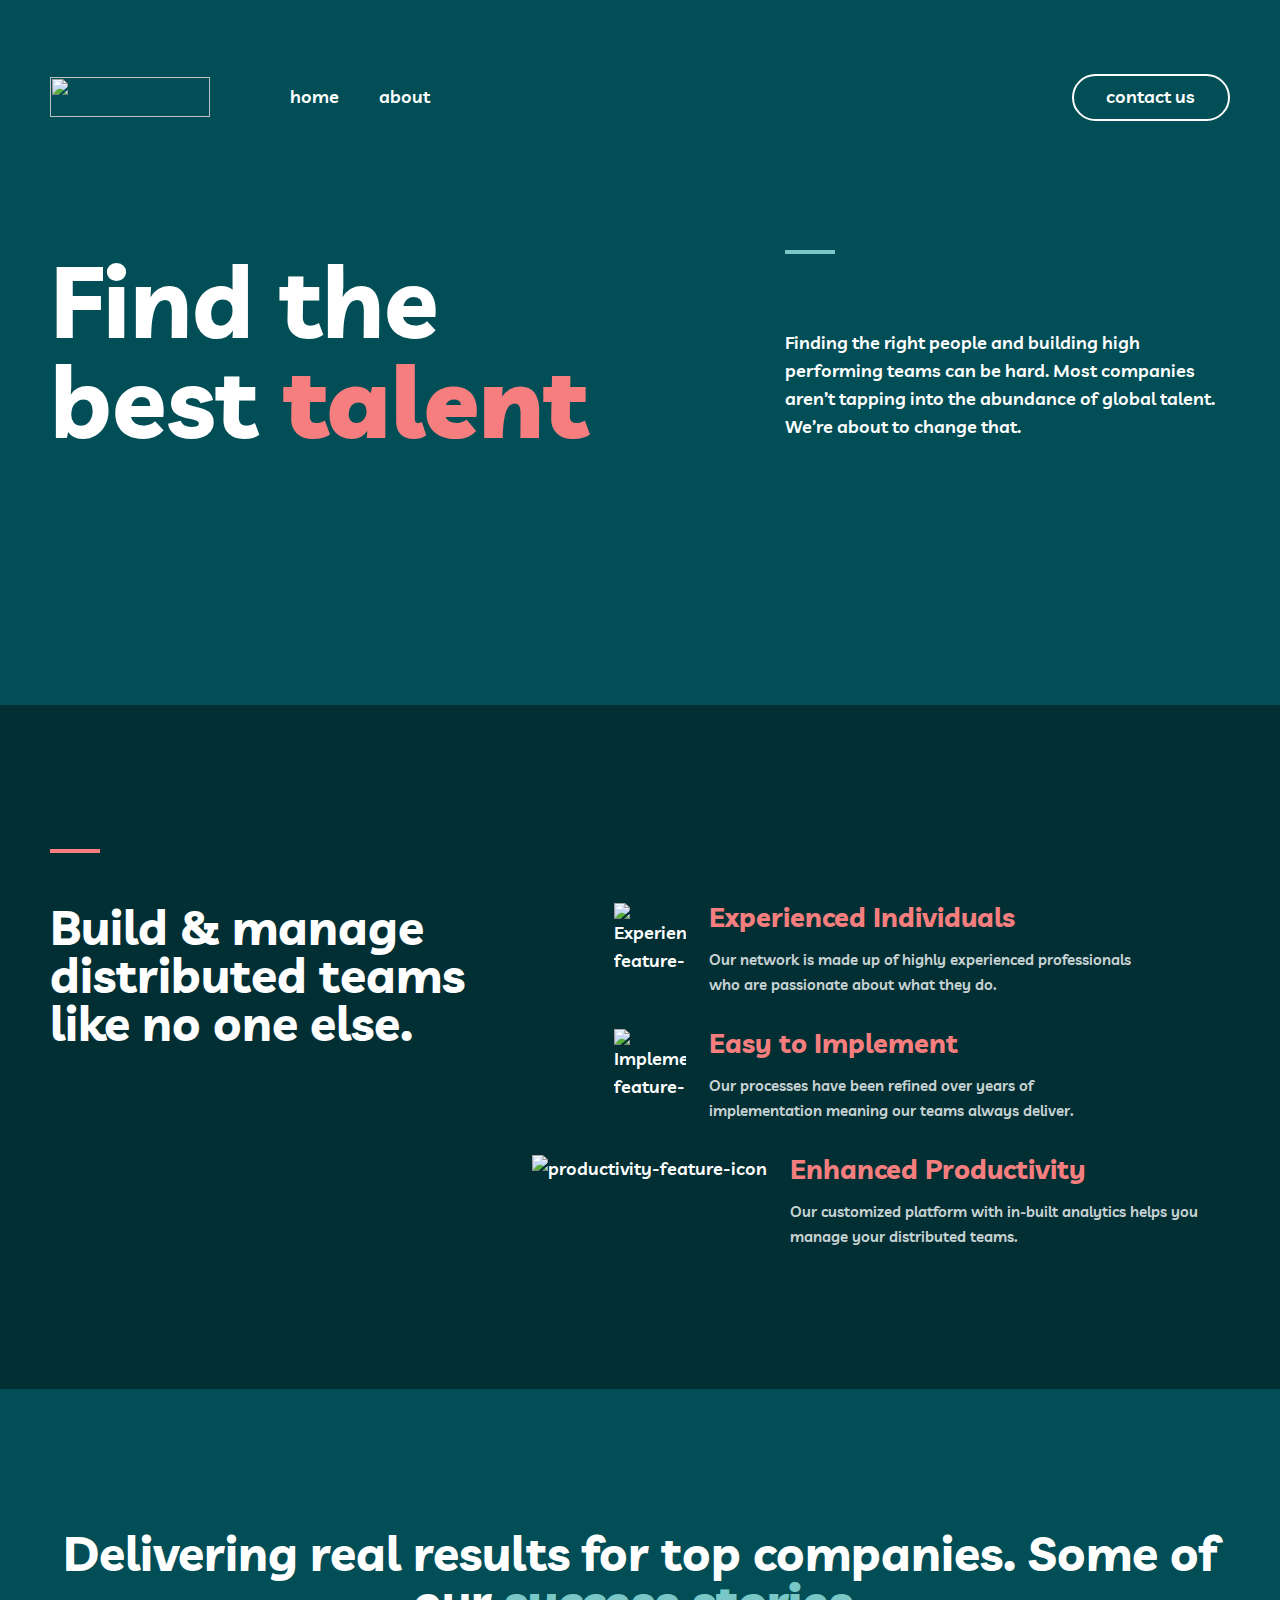
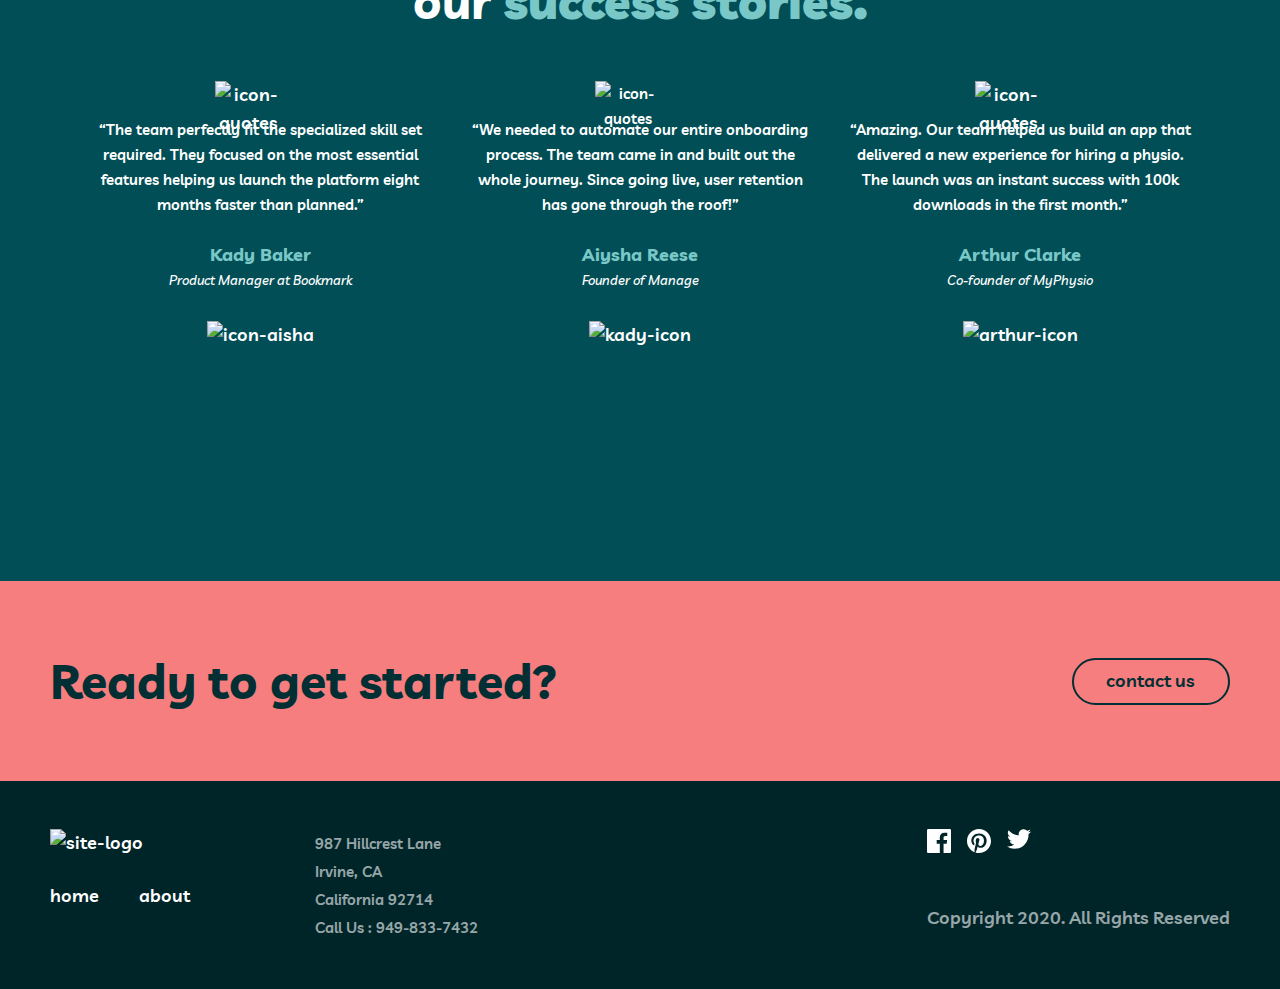
==== index.html @ bd36ce1b "add page index about and contact" ====
<!DOCTYPE html>
<html lang="en">
<head>
    <meta charset="UTF-8">
    <meta name="viewport" content="width=device-width, initial-scale=1.0">
    <title>My team</title>
    <!-- Fonts -->
    <link rel="preconnect" href="https://fonts.googleapis.com">
    <link rel="preconnect" href="https://fonts.gstatic.com" crossorigin>
    <link href="https://fonts.googleapis.com/css2?family=Livvic:wght@500;600;700&display=swap" rel="stylesheet">
    <!-- Stylesheets -->
    <link rel="stylesheet" href="css/normalize.css">
    <link rel="stylesheet" href="css/styles.css">
</head>
<body>
    <header class="site-header">
        <div class="site-header__container container">
            <a class="site-header__logo-wrapper" href="#">
                <img class="logo site-header__logo" src="img/logo-myteam.svg" alt="" width="160" height="40" draggable="false">
            </a>
            
            <!-- SITENAV -->
            <div class="site-header__inner">
                <nav class="sitenav site-header__sitenav">
                    <ul class="sitenav__list">
                        <li class="sitenav__item">
                            <a class="sitenav__link" href="index.html">home</a>
                        </li>
                        <li class="sitenav__item">
                            <a class="sitenav__link" href="about.html">about</a>
                        </li>
                    </ul>
                </nav>
                
                <div class="site-header__button-link-wrapper">
                    <a class="button site-header__button-link" href="contact.html">contact us</a>
                </div>
            </div>
            
            
            <button class="site-header__button" type="button">
                <img class="site-header__menu" src="img/menu.svg" alt="" width="20" height="17" draggable="false">
            </button>
            
            <button class="site-header__close-button" type="button">
                <img class="site-header__close" src="img/close.svg" alt="" width="18" height="17" draggable="false">
            </button>
        </div>
    </header>
    
    <main class="main-content">
        
        <!-- HERO -->
        <section class="hero">
            <div class="container hero__container">
                <h1 class="hero__heading">Find the best <b class="hero__b">talent</b></h1>
                <div class="hero__inner">
                    <p class="hero__info">
                        Finding the right people and building high performing teams can be hard. Most companies aren’t tapping into the abundance of global talent. We’re about to change that.
                    </p>
                </div>
            </div>
        </section>
        
        <section class="feature">
            <div class="feature__container container">
                
                <div class="feature__title-wrapper">
                    <h2 class="feature__heading">Build & manage distributed teams like no one else.</h2>
                </div>
                
                <ul class="feature__list">
                    <li class="feature__item">
                        <div class="feature__icon-wrapper">
                            <img class="feature__icon" src="img/icon-feature-experience.svg" alt="Experienced-feature-icon" width="72" height="72" draggable="false">
                        </div>
                        <div class="feature__item-inner">
                            <h2 class="feature__title">Experienced Individuals</h2>
                            <p class="feature__item-info">
                                Our network is made up of highly experienced professionals
                                who are passionate about what they do.
                            </p>
                        </div>
                    </li>
                    
                    <li class="feature__item">
                        <div class="feature__icon-wrapper">
                            <img class="feature__icon" src="img/icon-feature-implementation.svg" alt="Implement-feature-icon" width="72" height="72" draggable="false">
                        </div>
                        <div class="feature__item-inner">
                            <h2 class="feature__title">Easy to Implement</h2>
                            <p class="feature__item-info">
                                Our processes have been refined over years of implementation
                                meaning our teams always deliver.
                            </p>
                        </div>
                    </li>
                    
                    <li class="feature__item">
                        <div class="feature__icon-wrapper">
                            <img src="img/icon-feature-productivity.svg" alt="productivity-feature-icon" width="72" height="72" draggable="false">
                        </div>
                        <div class="feature__item-inner">
                            <h2 class="feature__title">Enhanced Productivity</h2>
                            <p class="feature__item-info">
                                Our customized platform with in-built analytics helps you
                                manage your distributed teams.
                            </p>
                        </div>
                    </li>
                </ul>
            </div>
        </section>
        
        <!-- RESULTS -->
        <section class="results">
            <div class="results__container container">
                <div class="results__inner">
                    <h2 class="results__heading">
                        Delivering real results for top companies. Some of our <b class="results__b"> success stories.</b>
                    </h2>
                </div>
                
                <ul class="results__list">
                    <li class="results__item">
                        <img class="results__item-icon" src="img/icon-quotes.svg" alt="icon-quotes" width="67" height="56" draggable="false">
                        <div class="aa">
                            <p class="results__text">
                                “The team perfectly fit the specialized skill set required. They focused on the most essential features helping us launch the platform eight months faster than planned.”
                            </p>
                        </div>
                        <span class="results__name">Kady Baker</span>
                        <p class="results__name-info">Product Manager at Bookmark</p>
                        <div class="results__icon-wrapper">
                            <img class="results__icon" src="img/kady.svg" alt="icon-aisha" width="62" height="62" draggable="false">
                        </div>
                    </li>
                    
                    <li class="results__item">
                        <p class="results__text">
                            <img class="results__item-icon" src="img/icon-quotes.svg" alt="icon-quotes" width="67" height="56" draggable="false">
                            “We needed to automate our entire onboarding process. The team came in and built out the whole journey. Since going live, user retention has gone through the roof!”
                        </p>
                        <span class="results__name">Aiysha Reese</span>
                        <p class="results__name-info">Founder of Manage</p>
                        <div class="results__icon-wrapper">
                            <img class="results__icon" src="img/aisha.svg" alt="kady-icon" width="62" height="62" draggable="false">
                        </div>
                    </li>
                    
                    <li class="results__item">
                        <img class="results__item-icon" src="img/icon-quotes.svg" alt="icon-quotes" width="67" height="56" draggable="false">
                        <p class="results__text">
                            “Amazing. Our team helped us build an app that delivered a new experience for hiring a physio. The launch was an instant success with 100k downloads in the first month.”
                        </p>
                        <span class="results__name">Arthur Clarke</span>
                        <p class="results__name-info">Co-founder of MyPhysio</p>
                        <div class="results__icon-wrapper">
                            <img class="results__icon" src="img/arthur.svg" alt="arthur-icon" width="62" height="62" draggable="false">
                        </div>
                    </li>
                </ul>
            </div>
        </section>
        
        <!-- CTA -->
        <section class="cta">
            <div class="cta__container container">
                <h3 class="cta__title">Ready to get started?</h3>
                <div class="cta__button-wrapper">
                    <a class="cta__button button" href="contact.html">contact us</a>
                </div>
            </div>
        </section>
    </main>
    
    <!-- SITE-FOOTER -->
    <footer class="site-footer">
        <div class="container site-footer__container">
            <div class="site-footer__inner">
                <img class="site-footer__logo" src="img/logo-myteam.svg" alt="site-logo" width="160" height="40" draggable="false">
                
                <ul class="site-footer__grid-list">
                    <li class="site-footer___grid-item">
                        <a class="site-footer__grid-link" href="#">home</a>
                    </li>
                    
                    <li class="site-footer___grid-item">
                        <a class="site-footer__grid-link" href="#">about</a>
                    </li>
                </ul>
            </div>
            
            
            <ul class="site-footer__list">
                <li class="site-footer__item">
                    <a class="site-footer__link" href="#">987 Hillcrest Lane</a>
                </li>
                <li class="site-footer__item">
                    <a class="site-footer__link" href="#">Irvine, CA</a>
                </li>
                <li class="site-footer__item">
                    <a class="site-footer__link" href="#">California 92714</a>
                </li>
                <li class="site-footer__item">
                    <a class="site-footer__link" href="#">Call Us : 949-833-7432</a>
                </li>
            </ul>
            
            <div class="site-footer__list-author-wrapper">
                <ul class="site-footer__grid-list footer-list">
                    <li class="site-footer___grid-icon-item">
                        <a class="site-footer__icon-wrapper" href="#">
                            <svg class="site-footer__icon" xmlns="http://www.w3.org/2000/svg" width="24" height="24" fill="none"><path fill="currentColor" d="M22.675 0H1.325C.593 0 0 .593 0 1.325v21.351C0 23.407.593 24 1.325 24H12.82v-9.294H9.692v-3.622h3.128V8.413c0-3.1 1.893-4.788 4.659-4.788 1.325 0 2.463.099 2.795.143v3.24l-1.918.001c-1.504 0-1.795.715-1.795 1.763v2.313h3.587l-.467 3.622h-3.12V24h6.116c.73 0 1.323-.593 1.323-1.325V1.325C24 .593 23.407 0 22.675 0Z"/></svg>
                        </a>
                    </li>
                    
                    <li class="site-footer___grid-icon-item">
                        <a class="site-footer__icon-wrapper" href="#">
                            <svg class="site-footer__icon" xmlns="http://www.w3.org/2000/svg" width="24" height="24" fill="none"><path fill="currentColor" d="M12 0C5.373 0 0 5.372 0 12c0 5.084 3.163 9.426 7.627 11.174-.105-.949-.2-2.405.042-3.441.218-.937 1.407-5.965 1.407-5.965s-.359-.719-.359-1.782c0-1.668.967-2.914 2.171-2.914 1.023 0 1.518.769 1.518 1.69 0 1.029-.655 2.568-.994 3.995-.283 1.194.599 2.169 1.777 2.169 2.133 0 3.772-2.249 3.772-5.495 0-2.873-2.064-4.882-5.012-4.882-3.414 0-5.418 2.561-5.418 5.207 0 1.031.397 2.138.893 2.738a.36.36 0 0 1 .083.345l-.333 1.36c-.053.22-.174.267-.402.161-1.499-.698-2.436-2.889-2.436-4.649 0-3.785 2.75-7.262 7.929-7.262 4.163 0 7.398 2.967 7.398 6.931 0 4.136-2.607 7.464-6.227 7.464-1.216 0-2.359-.631-2.75-1.378l-.748 2.853c-.271 1.043-1.002 2.35-1.492 3.146C9.57 23.812 10.763 24 12 24c6.627 0 12-5.373 12-12 0-6.628-5.373-12-12-12Z"/></svg>
                        </a>
                    </li>
                    
                    <li class="site-footer___grid-icon-item">
                        <a class="site-footer__icon-wrapper" href="#">
                            <svg class="site-footer__icon" xmlns="http://www.w3.org/2000/svg" width="24" height="20" fill="none"><path fill="currentColor" d="M24 2.557a9.83 9.83 0 0 1-2.828.775A4.932 4.932 0 0 0 23.337.608a9.864 9.864 0 0 1-3.127 1.195A4.916 4.916 0 0 0 16.616.248c-3.179 0-5.515 2.966-4.797 6.045A13.978 13.978 0 0 1 1.671 1.149a4.93 4.93 0 0 0 1.523 6.574 4.903 4.903 0 0 1-2.229-.616c-.054 2.281 1.581 4.415 3.949 4.89a4.935 4.935 0 0 1-2.224.084 4.928 4.928 0 0 0 4.6 3.419A9.9 9.9 0 0 1 0 17.54a13.94 13.94 0 0 0 7.548 2.212c9.142 0 14.307-7.721 13.995-14.646A10.025 10.025 0 0 0 24 2.557Z"/></svg>
                        </a>
                    </li>
                </ul>
                
                <div class="site-footer__author-wrapper">
                    <span class="site-footer__author">Copyright 2020. All Rights Reserved</span>
                </div>
                
            </div>
        </div>
    </footer>
    
    <script src="js/main.js"></script>
</body>
</html>
---- css/styles.css ----
/* ROOT */
:root {
    --bg-color: #014e56;
    --bg-color-dark: #012f34;
    --accent-color: #f67e7e;
    --white-color: #fff;
    --blue-color: #79c8c7;
}

/* GLOBAL */
html {
    box-sizing: border-box;
    height: 100%;
    scroll-behavior: smooth;
}

*,
*::before,
*::after {
    box-sizing: inherit;
}

body {
    display: flex;
    flex-direction: column;
    height: 100%;
    padding: 0;
    margin: 0;
    overflow-x: hidden;
    font-family: "Livvic", "Arial", sans-serif;
    font-size: 18px;
    line-height: 28px;
    font-style: normal;
    font-weight: 600;
    background-color: var(--bg-color);
    color: var(--white-color);
}

img {
    max-width: 100%;
    height: auto;
}

/* BUTTON */
.button {
    color: var(--white-color);
    text-decoration: none;
    padding: 9px 33px 11px 32px;
    border-radius: 24px;
    border: 2px solid var(--white-color);
    transition: 0.2s ease;
    text-wrap: nowrap;
}

.button:hover {
    color: #002529;
    background-color: var(--white-color);
}

.button:active {
    opacity: 0.8;
}

/* CONTAINER */
.container {
    width: 100%;
    max-width: 1200px;
    padding-left: 10px;
    padding-right: 10px;
    margin-left: auto;
    margin-right: auto;
}

/* SITE-HEADER */
.site-header__container {
    display: flex;
    align-items: center;
    padding-top: 77px;
    padding-bottom: 33px;
}

.site-header__inner {
    position: relative;
}

.site-header__logo-wrapper {
    display: block;
    margin-right: 80px;
}

.logo {
    display: block;
    width: 160px;
    height: 40px;
}

.site-header__inner {
    position: relative;
    display: flex;
    justify-content: space-between;
    align-items: center;
    flex-grow: 1;
}

/* SITENAV */
.sitenav__list {
    display: flex;
    align-items: center;
    padding: 0;
    margin: 0;
    list-style: none;
}

.site-header__sitenav {
    display: flex;
    align-items: center;
}

.sitenav__item:not(:last-child) {
    margin-right: 40px;
}

.sitenav__link {
    color: var(--white-color);
    text-decoration: none;
    transition: 0.2s ease;
}

.sitenav__link:hover {
    color: var(--accent-color);
}

.sitenav__link:active {
    opacity: 0.6;
}

.site-header__button {
    display: none;
    background-color: transparent;
    border: 0;
    cursor: pointer;
}

.site-header__button:active {
    opacity: 0.6;
}

.site-header__menu {
    width: 20px;
    height: 17px;
}

.site-header__close-button {
    display: none;
    background-color: transparent;
    border: 0;
    padding: 0;
    margin: 0;
}

/* HERO */
.hero__container {
    display: flex;
    padding-top: 100px;
    padding-bottom: 255px;
}

.hero__heading {
    width: 610px;
    margin: 0;
    font-size: 100px;
    font-weight: 700;
    line-height: 100px; 
    margin-right: auto;
}

.hero__b {
    color: var(--accent-color);
}

.hero__inner {
    position: relative;
    width: 445px;
    margin-top: 79px;
}

.hero__inner::before {
    content: "";
    position: absolute;
    top: -79px;
    left: 0;
    width: 50px;
    height: 4px;
    background-color: var(--blue-color);
}

.hero__info {
    margin: 0;
}

/* FEATURE */
.feature {
    background-color: var(--bg-color-dark);
}

.feature__container {
    display: flex;
    padding-top: 198px;
    padding-bottom: 140px;
}

.feature__title-wrapper {
    position: relative;
    width: 445px;
    margin-right: auto;
}

.feature__title-wrapper::before {
    content: "";
    position: absolute;
    left: 0;
    top: -54px;
    width: 50px;
    height: 4px;
    background-color: var(--accent-color);
}

.feature__heading {
    font-size: 48px;
    font-weight: 700;
    line-height: 48px; 
    margin: 0;
}

.feature__list {
    display: flex;
    align-items: center;
    flex-direction: column;
    list-style: none;
    padding: 0;
    margin: 0;
}

.feature__item {
    display: flex;
    align-items: start;
}

.feature__item:not(:last-child) {
    margin-bottom: 32px;
}

.feature__icon-wrapper {
    margin-right: 23px;
    flex-shrink: 0;
}

.feature__icon {
    display: block;
    width: 72px;
    height: 72px;
}

.feature__title {
    color: var(--accent-color);
    font-weight: 700;
    margin-top: 0;
    margin-bottom: 16px;
}

.feature__item-info {
    width: 440px;
    margin: 0;
    color: rgba(255, 255, 255, 0.8);
    font-size: 15px;
    line-height: 25px; 
}

/* RESULTS */
.results__container {
    display: flex;
    flex-direction: column;
    justify-content: center;
    align-items: center;
    padding-top: 140px;
    padding-bottom: 151px;
}

.results__inner {
    margin-bottom: 92px;
}

.results__heading {
    text-align: center;
    font-size: 48px;
    font-weight: 700;
    line-height: 48px; 
    margin: 0;
}

.results__b {
    color: var(--blue-color);
}

.results__list {
    position: relative;
    display: flex;
    align-items: center;
    padding: 0;
    margin: 0;
    list-style: none;
}

.results__item {
    position: relative;
    width: 350px;
    height: 313px;
    display: flex;
    flex-direction: column;
    text-align: center;
}

.results__item:not(:last-child) {
    margin-right: 30px;
}

.results__item-icon {
    position: absolute;
    top: -36px;
    left: 37%;
    z-index: -10;
}

.results__text {
    font-size: 15px;
    line-height: 25px; 
    margin-top: 0;
    margin-bottom: 24px;
}

.results__name {
    color: var(--blue-color);
    font-weight: 700;
    margin-top: 0;
    margin-bottom: 2px;
}

.results__name-info {
    font-size: 13px;
    font-style: italic;
    font-weight: 500;
    line-height: 18px; 
    margin-top: 0;
    margin-bottom: 32px;
}

.results__icon {
    width: 62px;
    height: 62px;
}

/* CTA */
.cta {
    background-color: var(--accent-color);
}

.cta__container {
    display: flex;
    align-items: center;
    padding-top: 76px;
    padding-bottom: 76px;
}

.cta__title {
    color: var(--bg-color-dark);
    font-size: 48px;
    font-weight: 700;
    line-height: 48px; 
    margin: 0;
}

.cta__button-wrapper {
    margin-left: auto;
}

.cta__button {
    color: var(--bg-color-dark);
    border-color: var(--bg-color-dark);
}

/* SITE-FOOTER */
.site-footer {
    position: relative;
    background-color: #002529;
    z-index: 1;
}

.site-footer__container {
    display: flex;
    padding-top: 48px;
    padding-bottom: 48px;
}

.site-footer__inner {
    margin-right: 125px;
}

.site-footer__logo {
    margin-bottom: 25px;
}

.site-footer__grid-list {
    display: flex;
    align-items: center;
    padding: 0;
    margin: 0;
    list-style: none;
}

.site-footer___grid-item:not(:last-child) {
    margin-right: 40px;
}

.site-footer__grid-link {
    text-decoration: none;
    color: var(--white-color);
    transition: 0.2s ease;
}

.site-footer__grid-link:hover {
    color: var(--accent-color);
}

.site-footer__grid-link:active {
    opacity: 0.8;
}

.site-footer__list {
    display: flex;
    align-items: flex-start;
    flex-direction: column;
    padding: 0;
    margin: 0;
    list-style: none;
    margin-right: auto;
}

.site-footer__link {
    text-decoration: none;
    color: rgba(255, 255, 255, 0.6);
    font-size: 15px;
    line-height: 25px; 
}

.site-footer__list-author-wrapper {
    display: flex;
    flex-direction: column;
}

.site-footer___grid-icon-item:not(:last-child) {
    margin-right: 16px;
}

.footer-list {
    margin-bottom: 51px;
}

.site-footer__icon-wrapper {
    margin-top: 51px;
}

.site-footer__icon {
    display: block;
    width: 24px;
    height: 24px;
    color: var(--white-color);
    transition: 0.2s ease;
}

.site-footer__icon:hover {
    color: var(--blue-color);
}

.site-footer__author {
    color: rgba(255, 255, 255, 0.6);
}

/* ABOUT */
.about__container {
    display: flex;
    padding-top: 87px;
    padding-bottom: 120px;
}

.about__heading {
    width: 350px;
    margin: 0;
    margin-right: auto;
    font-size: 64px;
    font-weight: 700;
    line-height: 100px; 
}

.about__inner {
    width: 730px;
    margin-top: 40px;
    position: relative;
}

.about__inner::before {
    content: "";
    position: absolute;
    left: 0;
    top: -40px;
    width: 50px;
    height: 4px;
    background-color: var(--accent-color);
}

.about__text {
    margin: 0;
}

/* DIRECTORS */
.directors {
    background-color: #004047;
}

.directors_container {
    display: flex;
    justify-content: center;
    align-items: center;
    flex-direction: column;
    padding-top: 140px;
    padding-bottom: 140px;
}

.directors__heading {
    margin: 0 0 64px 0;
    font-size: 48px;
    font-weight: 700;
    line-height: 48px; 
}

.directors__list {
    display: flex;
    justify-content: center;
    align-items: center;
    flex-wrap: wrap;
    list-style: none;
    padding: 0;
    margin: 0;
}

.directors__item {
    position: relative;
    display: flex;
    justify-content: center;
    flex-direction: column;
    width: 350px;
    height: 253px;
    background-color: var(--bg-color-dark);
    align-items: center;
    text-align: center;
    padding: 35px 24px 63px 24px;
    margin-bottom: 76px;
    margin-right: 50px;
}

.directors__item:nth-child(3n) {
    margin-right: 0;
}

.directors__item-wrapper {
    display: flex;
    flex-direction: column;
}

.directors__item-wrapper-open {
    display: none;
}

.directors__icon {
    display: block;
    width: 96px;
    height: 96px;
    margin-bottom: 16px;
}

.directors__icon-name {
    color: var(--blue-color);
    font-weight: 700;
}

.directors__name-status {
    font-size: 15px;
    font-style: italic;
    font-weight: 500;
    line-height: 25px; 
}

.directors__item-plus {
    position: absolute;
    top: 89%;
    display: flex;
    justify-content: center;
    align-items: center;
    width: 56px;
    height: 56px;
    background-color: var(--accent-color);
    border-radius: 50%;
    cursor: pointer;
}

.directors__item-plus--not {
    display: none;
}

.directors-info {
    display: none;
}

.directors__item-info {
    display: block;
}

.directors-info__name {
    margin: 0 0 8px 0;
    color: var(--blue-color);
    font-weight: 700;
}

.directors-info__text {
    width: 254px;
    margin: 0 0 24px 0;
    font-size: 15px;
    line-height: 25px;
}

.directors-info__list {
    display: flex;
    justify-content: center;
    align-items: center;
    padding: 0;
    margin: 0;
    list-style: none;
}

.directors-info__item:not(:last-child ) {
    margin-right: 17px;
}

.directors__info-close {
    position: absolute;
    top: 89%;
    left: 42%;
    display: flex;
    justify-content: center;
    align-items: center;
    width: 56px;
    height: 56px;
    background-color: var(--blue-color);
    border-radius: 50%;
    cursor: pointer;
}

.directors-info__icon {
    color: var(--white-color);
    transition: 0.2s ease;
}

.directors-info__icon:hover {
    color: var(--blue-color);
}

/* CONTACT */
.contact__container {
    display: flex;
    padding-top: 120px;
    padding-bottom: 120px;
}

.contact__content {
    display: flex;
    flex-direction: column;
    margin-right: auto;
}

.contact__title-wrapper {
    margin-bottom: 16px;
}

.contact__title {
    font-size: 64px;
    font-weight: 700;
    line-height: 100px;
    margin: 0;
}

.contact__question-wrapper {
    margin-bottom: 32px;
}

.contact__question {
    color: var(--accent-color);
    font-size: 32px;
    font-weight: 700;
    line-height: 48px; 
    margin: 0;
}

.contact-content__list {
    display: flex;
    flex-direction: column;
    padding: 0;
    list-style: none;
}

.contact-content__item {
    display: flex;
    align-items: center;
}

.contact-content__item:not(:last-child) {
    margin-bottom: 8px;
}

.contact-content__img-wrapper {
    display: block;
    margin-right: 23px;
    flex-shrink: 0;
}

.contact-content__img {
    display: block;
    width: 72px;
    height: 72px;
}

.contact-content__item-text {
    font-weight: 700;
    margin: 0;
}

.contact__form {
    display: flex;
    flex-direction: column;
    width: 540px;
}

.contact__input {
    background-color: transparent;
    color: var(--white-color);
    border: 0;
    border-bottom: 1px solid var(--white-color);
    padding-top: 34px;
    padding-bottom: 16px;
    padding-left: 14px;
    font-size: 15px;
    letter-spacing: -0.115px;
    line-height: 25px;
}

.contact__input::placeholder { 
    color: rgba(255, 255, 255, 0.6);
}

.contact__input:-ms-input-placeholder {
    color: rgba(255, 255, 255, 0.6);
}

.contact__input::-ms-input-placeholder { 
    color: rgba(255, 255, 255, 0.6);
}

.contact__input:-webkit-autofill,
input:-webkit-autofill:hover, 
input:-webkit-autofill:focus,
textarea:-webkit-autofill,
textarea:-webkit-autofill:hover,
textarea:-webkit-autofill:focus,
select:-webkit-autofill,
select:-webkit-autofill:hover,
select:-webkit-autofill:focus {
    -webkit-text-fill-color: var(--white-color);
    -webkit-box-shadow: 0 0 0px 1000px #014e56 inset;
    transition: background-color 5000s ease-in-out 0s;
}

.contact__error {
    display: none;
    font-style: italic;
    color: rgba(246, 126, 126, 0.6);
    font-size: 15px;
    line-height: 25px; 
    letter-spacing: -0.115px;
    margin-top: 8px;
}

.contact__error--open {
    display: block;
}

.contact__input-email:focus::placeholder {
    color: rgba(245, 125, 125, 0.6);
}

.contact__button {
    margin-top: 24px;
    padding: 9px 32px 11px;
    color: #004047;
    background-color: var(--white-color);
    font-size: 18px;
    font-weight: 600;
    line-height: 28px;
}

/* RESPONSIVE-STYLES */
@media only screen and (max-width: 1180px) {
    /* DIRECTORS */
    .directors__item {
        width: 400px;
        margin: 0 50px 76px 0;
    }
    
    .directors__item:nth-child(3n) {
        margin-right: 50px;
    }

    .directors__item:nth-child(even) {
        margin-right: 0;
    }
    
    .directors__heading {
        font-size: 32px;
        line-height: 32px;
        margin-bottom: 48px;
    }

    .directors__info-close {
        left: 43%;
    }

    /* RESULTS */
    .results__list {
        flex-direction: column;
        text-align: center;
    }
    
    .results__item {
        width: 100%;
        max-width: 573px;
        height: auto;
    }
    
    .results__item:not(:last-child) {
        margin-right: 0;
        margin-bottom: 84px;
    }
    
    .results__item-icon {
        left: 44%;
    }
    
    .results__inner {
        margin-bottom: 84px;
        width: 100%;
        max-width: 695px;
    }
    
    .results__text {
        width: 100%;
        margin-bottom: 16px;
    }
    
    .results__name-info {
        margin-bottom: 16px;
    }
}

@media only screen and (max-width: 1080px) {
    /* CONTACT */
    .contact__container {
        flex-direction: column;
        justify-content: center;
        align-items: center;
    }   
    
    .contact__content {
        align-items: center;
        justify-content: center;
        margin-right: 0;
    }
    
    .contact__form {
        width: 100%;
        max-width: 540px;
    }
}

@media only screen and (max-width: 1030px) {
    /* FEATURE */
    .feature__container {
        flex-direction: column;
        justify-content: center;
        align-items: start;
        padding-left: 65px;
    }
    
    .feature__title-wrapper {
        margin: 0 0 64px 0;
    }
    
    .feature__title-wrapper::before {
        top: -32px;
    }
    
    .feature__heading {
        max-width: 650px;
        font-size: 32px;
        font-weight: 700;
        line-height: 32px
    }
    
    .feature__item-info {
        width: 470px;
    }
}

@media only screen and (max-width: 1000px) {
    /* ABOUT */
    .about__container {
        justify-content: center;
        align-items: center;
        flex-direction: column;
        text-align: center;
    }
    
    .about__heading {
        margin: 0;
        line-height: 56px;
    }
    
    .about__inner {
        width: 100%;
        max-width: 457px;
        display: flex;
        justify-content: center;
        align-items: center;
        margin: 24px 0 0 0;
    }

    .about__inner::before {
        display: none;
    }
    
    .about__text {
        font-size: 15px;
    }
    
    /* HERO */
    .hero__container {
        justify-content: center;
        align-items: center;
        flex-direction: column;
        padding-top: 80px;
    }
    
    .hero__inner::before {
        display: none;
    }
    
    .hero__heading {
        margin: 0;
        width: 600px;
        text-align: center;
        margin-bottom: 24px;
        font-size: 64px;
        line-height: 56px;
    }
    
    .hero__inner {
        margin: 0;
    }
    
    .hero__info {
        width: 457px;
        text-align: center;
        font-size: 15px;
    }
}

@media only screen and (max-width: 920px) {
    /* SITE-FOOTER */
    .site-footer__container {
        display: grid;
        flex-direction: column;
    }
    
    .site-footer__logo {
        margin-bottom: 35px;
    }
    
    .site-footer__grid-list {
        margin-bottom: 33px;
    }
    
    .site-footer__list {
        position: absolute;
        right: 40px;
        align-items: end;
    }
    
    .site-footer__author-wrapper {
        text-align: end;
        margin-top: -60px;
    }
}

@media only screen and (max-width: 890px) {
    .directors__list {
        flex-direction: column;
    }
    
    .directors__item:nth-child(odd) {
        margin: 0 0 52px 0;
    }
    
    .directors__item:nth-child(even) {
        margin-right: 0;
    }
    
    .directors__item:last-child {
        margin-bottom: 0;
    }
}

@media only screen and (max-width: 800px) {
    .cta__container {
        flex-direction: column;
    }
    
    .cta__button-wrapper {
        margin-left: 0;   
    }
    
    .cta__title {
        width: 327px;
        text-align: center;
        font-size: 32px;
        line-height: 32px;
        margin-bottom: 24px;
    }
}

@media only screen and (max-width: 670px) {
    /* FEATURE */
    .feature__list {
        width: 100%;
        padding-left: auto;
        padding-right: auto;
    }
    
    /* HERO */
    .hero__heading {
        width: 340px;
        font-size: 40px;
        line-height: 40px; 
    }
    
    .hero__inner {
        margin: 0;
        width: 100%;
        max-width: 327px;
        display: flex;
    }
    
    /* SITE-HEADER */
    .site-header__logo-wrapper {
        margin-right: auto;
    }
    
    .site-header__button-link {
        display: none;
    }
    
    .site-header__sitenav {
        display: none;
    }
    
    .site-header__button {
        display: block;
    }
    
    .site-header--open .site-header__sitenav {
        display: block;
    }
    
    .site-header--open .site-header__button-link {
        display: block;
    }
    
    .site-header--open .sitenav__list {
        align-items: center;
        flex-direction: column;
    }
    
    .site-header--open .sitenav__item {
        margin: 0;
    }
    
    .site-header--open .sitenav__item:last-child {
        margin-bottom: 24px;
    }
    
    .site-header--open .site-header__close-button {
        display: block;
        position: absolute;
        top: 56px;
        right: 36px;
        z-index: 10;
    }
    
    .site-header--open .site-header__inner {
        position: absolute;
        display: flex;
        justify-content: center;
        align-items: start;
        width: 100%;
        max-width: 255px;
        height: 100%;
        right: 0;
        padding: 112px 25px 0 48px;
        background-color: #2c6269;
        flex-direction: column;
        z-index: 9;
    }
}


@media only screen and (max-width: 670px) {
    /* FEATURE */
    .feature__heading {
        width: 240px;
    }
    
    .feature__title-wrapper {
        margin: 0 0 56px 0;
    }
    
    .feature__item {
        flex-direction: column;
        align-items: center;
        justify-content: center;
        text-align: center;
    }
    
    .feature__item-info {
        width: 100%;
        max-width: 327px;
    }
}

@media only screen and (max-width: 600px) {
    /* SITE-FOOTER */
    .site-footer__container {
        align-items: center;
        justify-content: center;
        flex-direction: column;
    }
    
    .site-footer__link {
        align-items: center;
    }
    
    .site-footer__inner {
        display: flex;
        flex-direction: column;
        justify-content: center;
        align-items: center;
        margin-right: 0;
    }
    
    .site-logo {
        width: 96px;
        height: 24px;
    }
    
    .site-footer__list {
        position: relative;
        display: flex;
        align-items: center;
        margin-right: 0;
        margin-bottom: 20px;
        right: 0;
    }
    
    .footer-list {
        margin-top: 40px;
        margin-bottom: 16px;
    }
    
    .site-footer__list-author-wrapper {
        margin-top: -14px;
        align-items: center;
    }
    
    .site-footer__grid-list {
        justify-content: center;
    }
    
    .site-footer__author-wrapper {
        margin-top: 0;
    }
}

@media only screen and (max-width: 510px) {
    /* CONTACT */
    .contact__title {
        font-size: 40px;
        line-height: 40px;
    }
    
    .contact__question-wrapper {
        margin-bottom: 40px;
    }
    
    .contact-content__item:not(:last-child) {
        margin-bottom: 40px;
    }
}

@media only screen and (max-width: 420px) {
    .directors__item {
        width: 300px;
    }
    
    /* FEATURE */
    .feature__container {
        padding-left: 20px;
    }
}

@media only screen and (max-width: 400px) {
    /* SITE-FOOTER */
    .site-footer__item {
        text-align: center;
    }
    
    .site-footer__author-wrapper {
        text-align: center;
    }
}

@media only screen and (max-width: 340px) {
    .directors__item {
        width: 270px;
    }
}
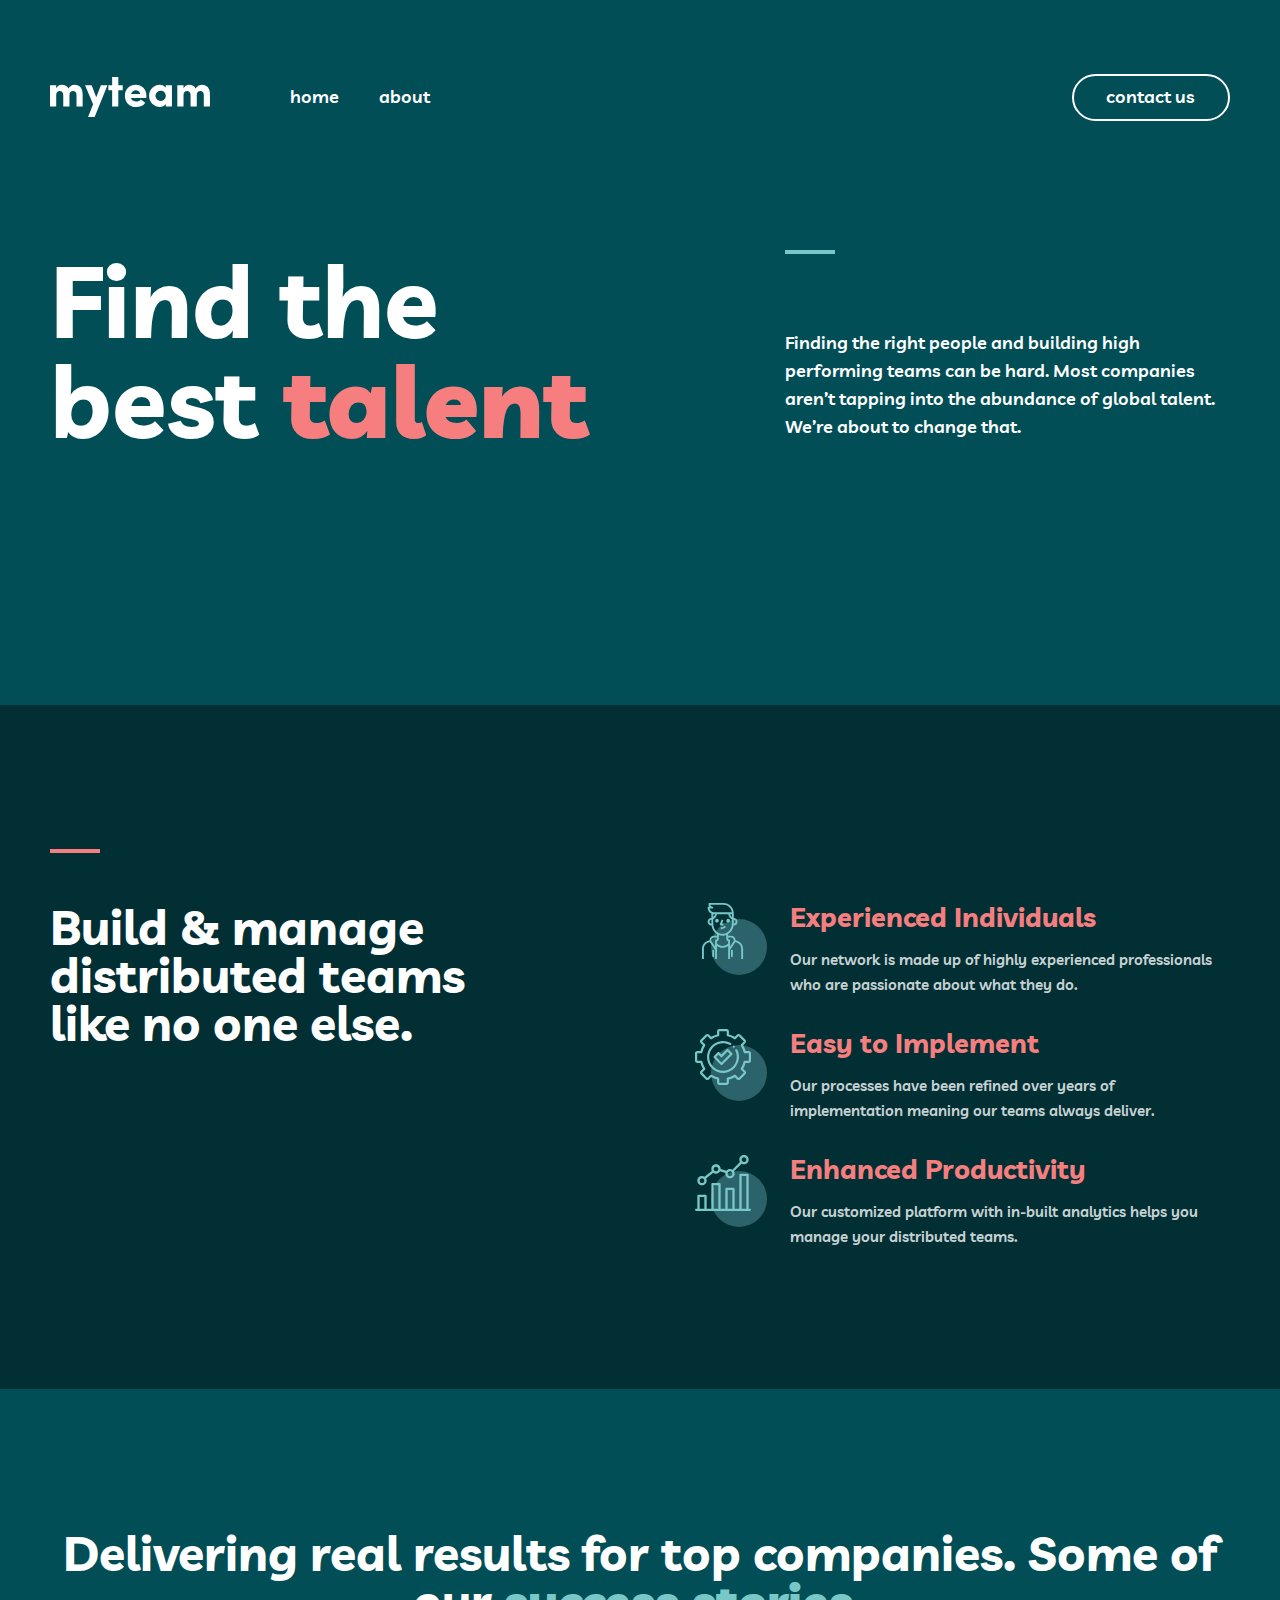
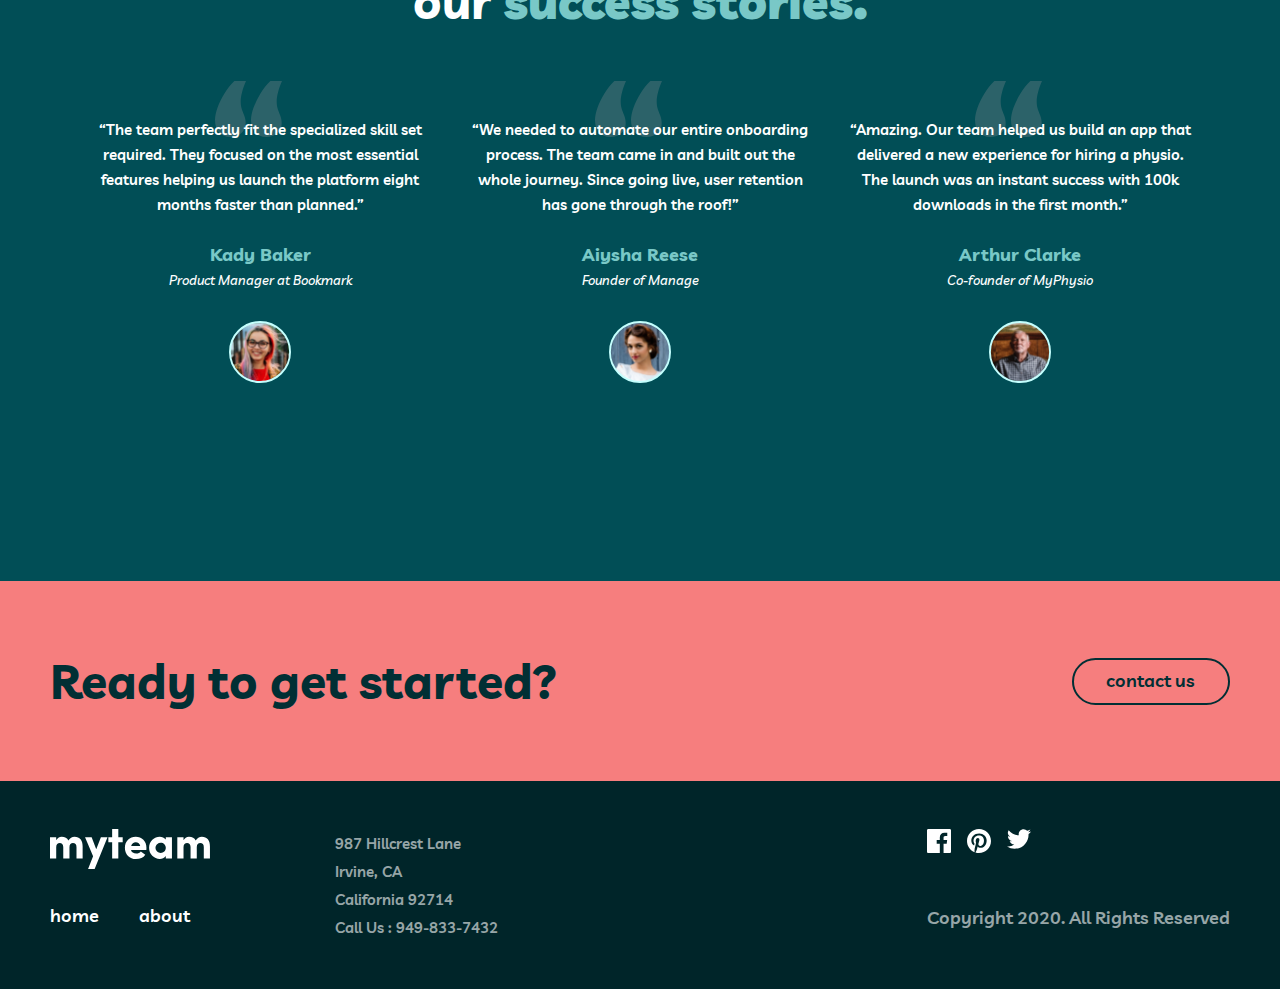
==== commit d73f17d2: "first commit" ====
--- a/css/styles.css
+++ b/css/styles.css
@@ -815,6 +815,8 @@
     line-height: 28px;
 }
 
+
+
 /* RESPONSIVE-STYLES */
 @media only screen and (max-width: 1180px) {
     /* DIRECTORS */
@@ -864,8 +866,6 @@
     
     .results__inner {
         margin-bottom: 84px;
-        width: 100%;
-        max-width: 695px;
     }
     
     .results__text {
@@ -949,7 +949,7 @@
         align-items: center;
         margin: 24px 0 0 0;
     }
-
+    
     .about__inner::before {
         display: none;
     }
@@ -1156,8 +1156,7 @@
     }
     
     .feature__item-info {
-        width: 100%;
-        max-width: 327px;
+        width: 327px;
     }
 }
 
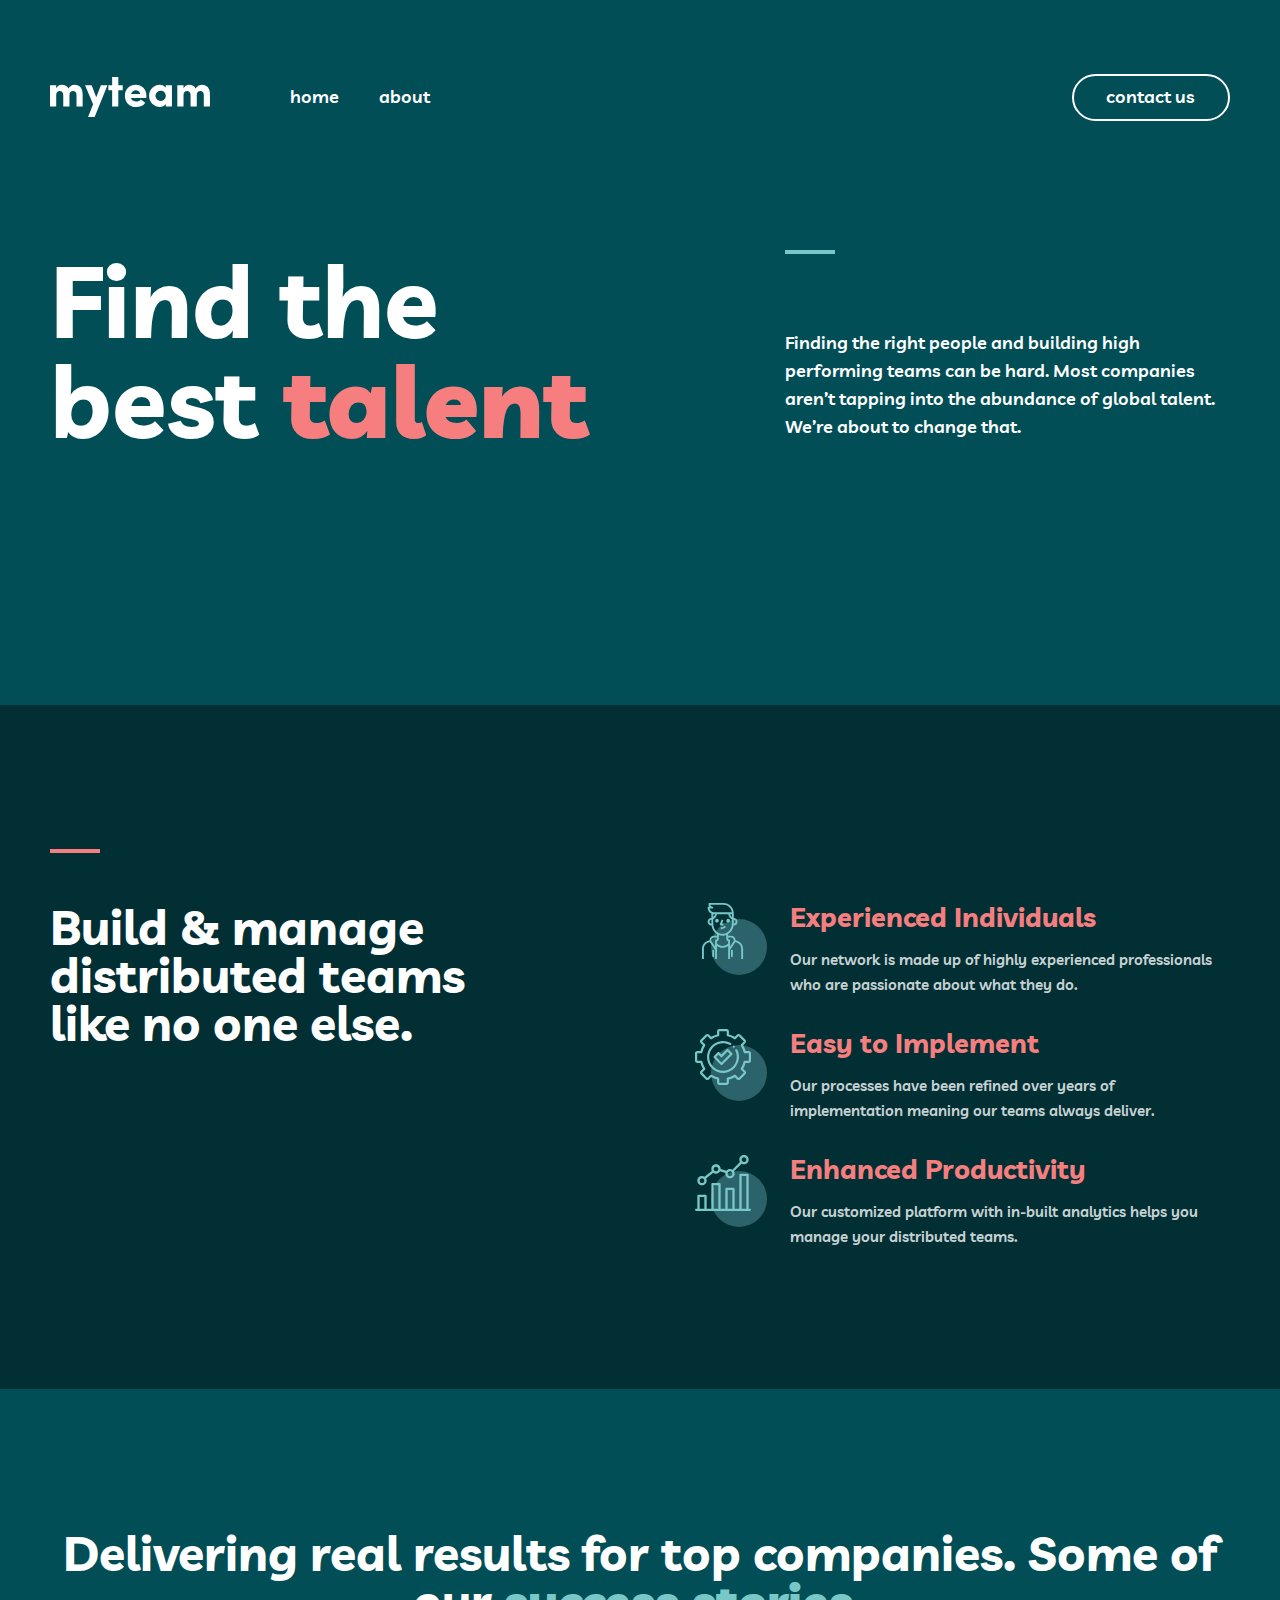
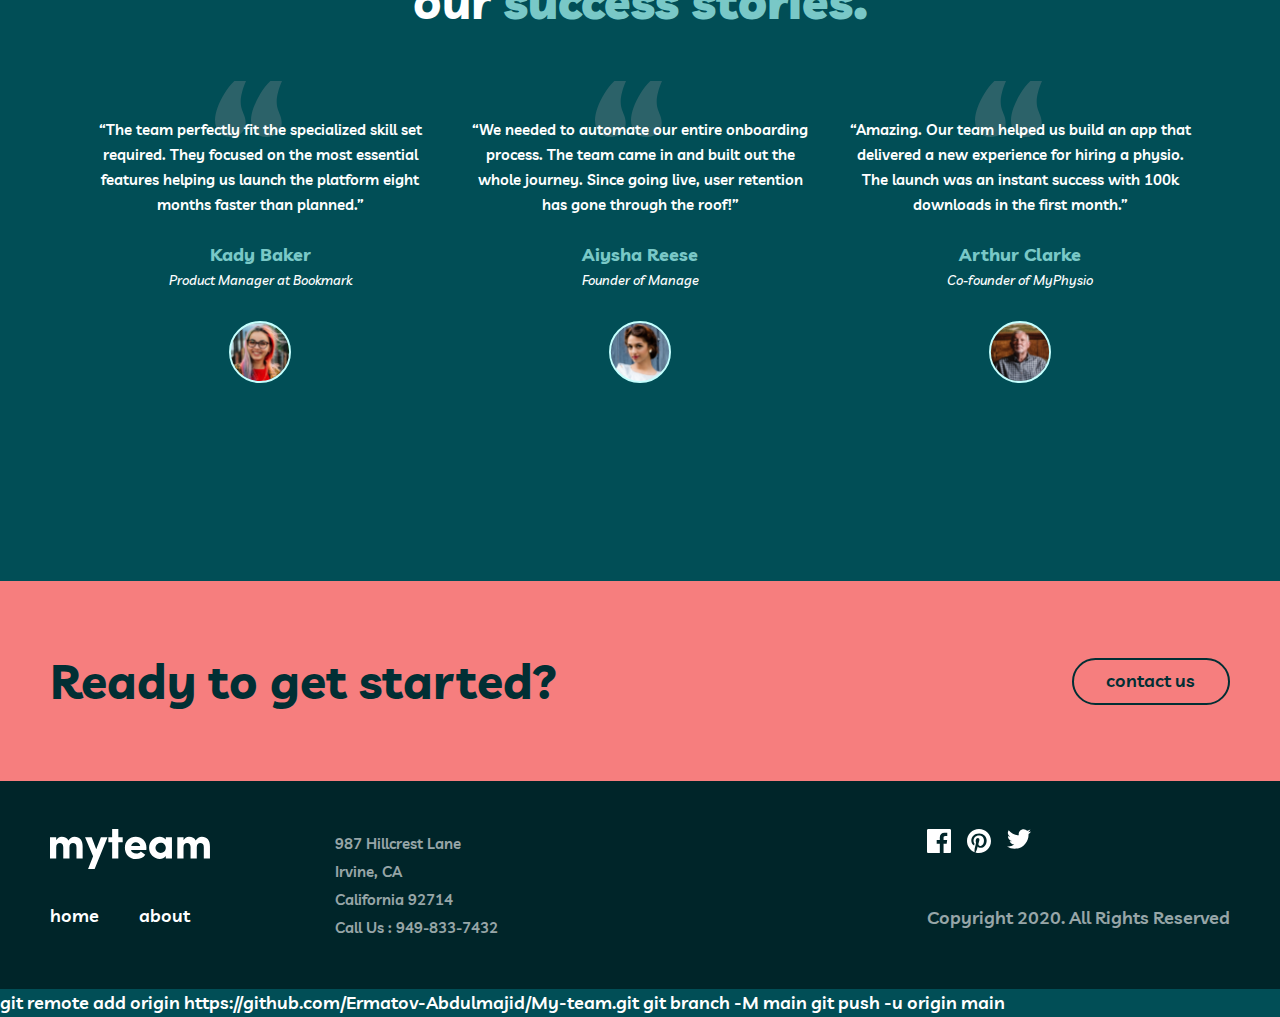
==== commit 302b5121: "add" ====
--- a/index.html
+++ b/index.html
@@ -238,4 +238,8 @@
     
     <script src="js/main.js"></script>
 </body>
-</html>+</html>
+
+git remote add origin https://github.com/Ermatov-Abdulmajid/My-team.git
+  git branch -M main
+  git push -u origin main--- a/css/styles.css
+++ b/css/styles.css
@@ -815,8 +815,6 @@
     line-height: 28px;
 }
 
-
-
 /* RESPONSIVE-STYLES */
 @media only screen and (max-width: 1180px) {
     /* DIRECTORS */
@@ -949,7 +947,7 @@
         align-items: center;
         margin: 24px 0 0 0;
     }
-    
+
     .about__inner::before {
         display: none;
     }
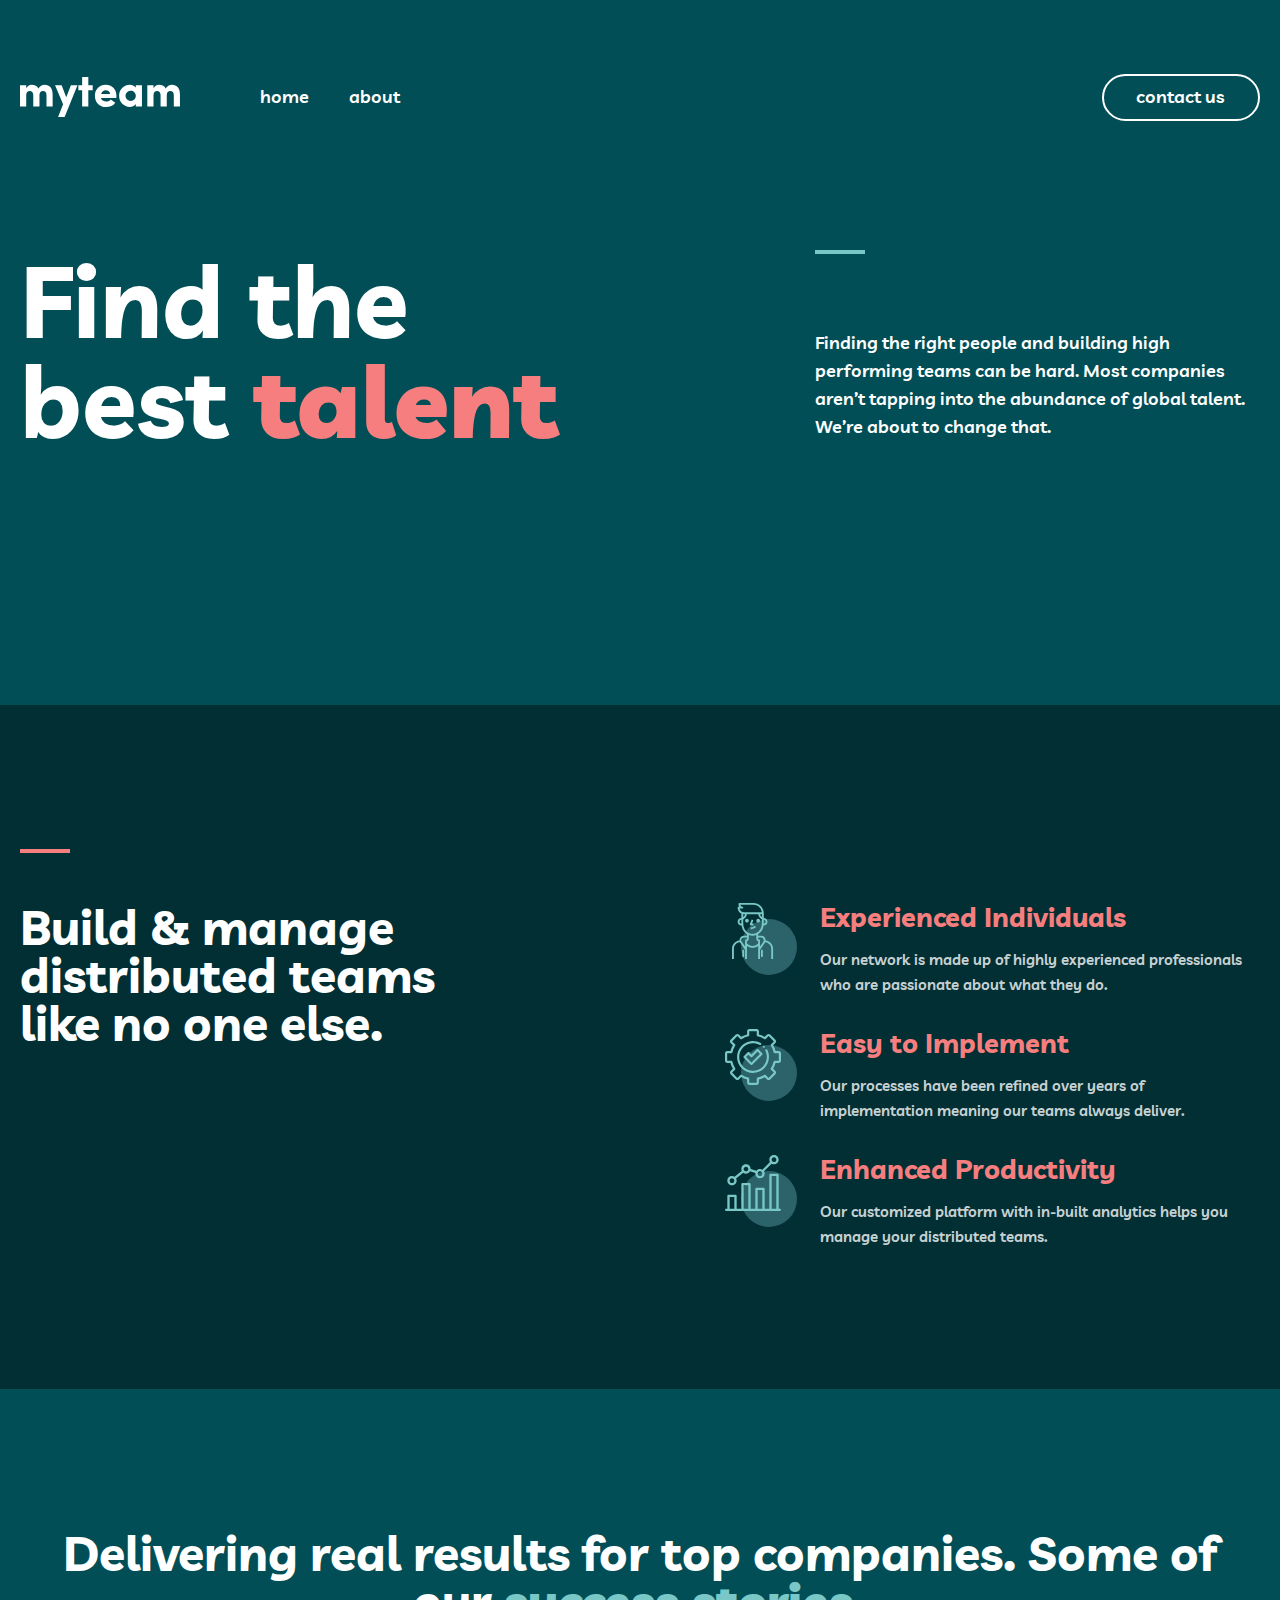
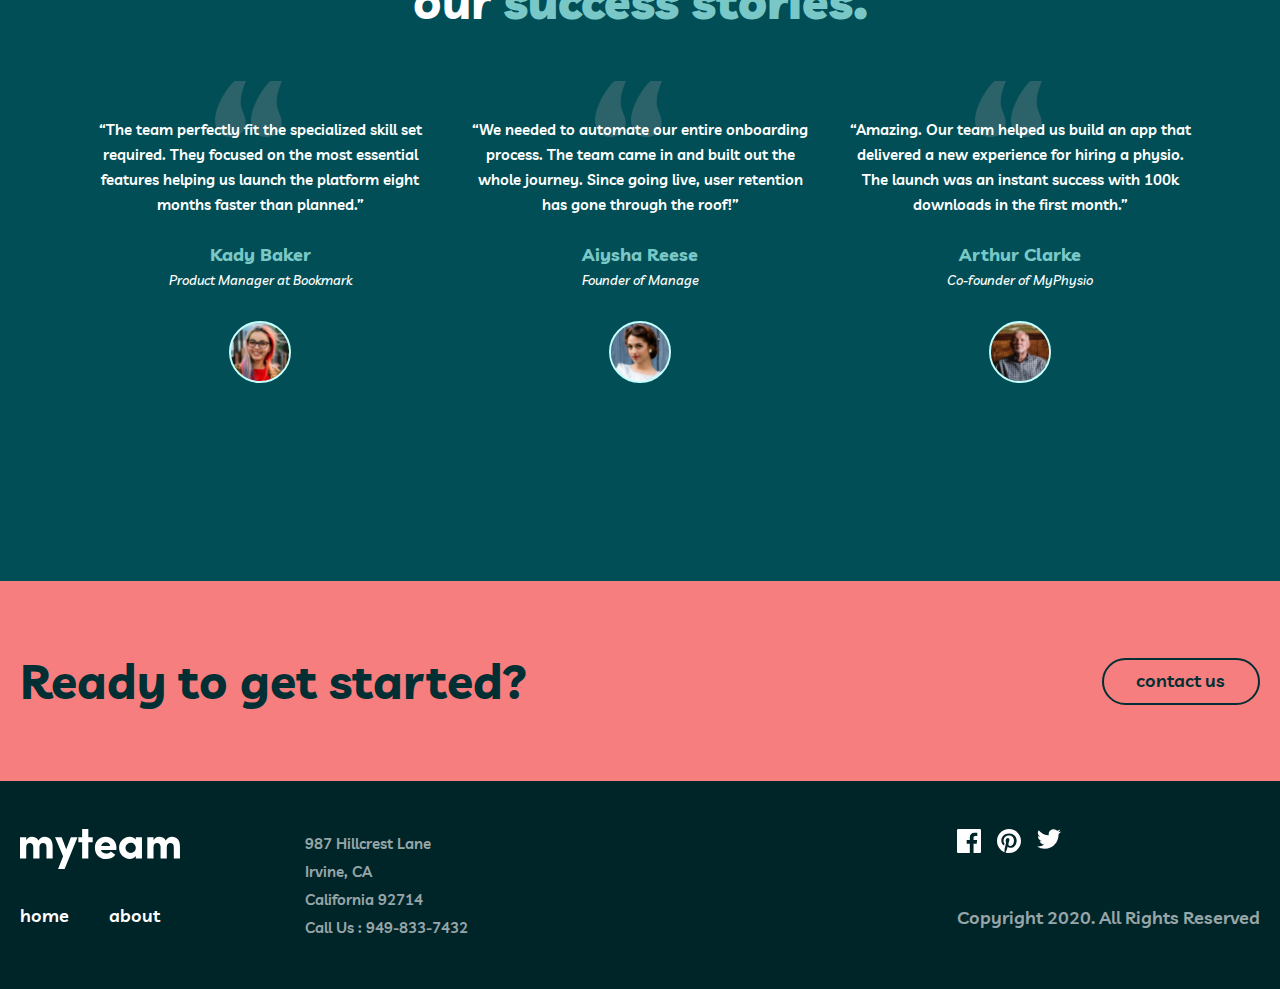
==== commit 45174bb2: "Add directors section" ====
--- a/index.html
+++ b/index.html
@@ -1,245 +1,359 @@
 <!DOCTYPE html>
 <html lang="en">
-<head>
-    <meta charset="UTF-8">
-    <meta name="viewport" content="width=device-width, initial-scale=1.0">
+  <head>
+    <meta charset="UTF-8" />
+    <meta name="viewport" content="width=device-width, initial-scale=1.0" />
     <title>My team</title>
     <!-- Fonts -->
-    <link rel="preconnect" href="https://fonts.googleapis.com">
-    <link rel="preconnect" href="https://fonts.gstatic.com" crossorigin>
-    <link href="https://fonts.googleapis.com/css2?family=Livvic:wght@500;600;700&display=swap" rel="stylesheet">
+    <link rel="preconnect" href="https://fonts.googleapis.com" />
+    <link rel="preconnect" href="https://fonts.gstatic.com" crossorigin />
+    <link
+      href="https://fonts.googleapis.com/css2?family=Livvic:wght@500;600;700&display=swap"
+      rel="stylesheet" />
     <!-- Stylesheets -->
-    <link rel="stylesheet" href="css/normalize.css">
-    <link rel="stylesheet" href="css/styles.css">
-</head>
-<body>
+    <link rel="stylesheet" href="css/normalize.css" />
+    <link rel="stylesheet" href="css/styles.css" />
+  </head>
+  <body>
     <header class="site-header">
-        <div class="site-header__container container">
-            <a class="site-header__logo-wrapper" href="#">
-                <img class="logo site-header__logo" src="img/logo-myteam.svg" alt="" width="160" height="40" draggable="false">
-            </a>
-            
-            <!-- SITENAV -->
-            <div class="site-header__inner">
-                <nav class="sitenav site-header__sitenav">
-                    <ul class="sitenav__list">
-                        <li class="sitenav__item">
-                            <a class="sitenav__link" href="index.html">home</a>
-                        </li>
-                        <li class="sitenav__item">
-                            <a class="sitenav__link" href="about.html">about</a>
-                        </li>
-                    </ul>
-                </nav>
-                
-                <div class="site-header__button-link-wrapper">
-                    <a class="button site-header__button-link" href="contact.html">contact us</a>
-                </div>
-            </div>
-            
-            
-            <button class="site-header__button" type="button">
-                <img class="site-header__menu" src="img/menu.svg" alt="" width="20" height="17" draggable="false">
-            </button>
-            
-            <button class="site-header__close-button" type="button">
-                <img class="site-header__close" src="img/close.svg" alt="" width="18" height="17" draggable="false">
-            </button>
-        </div>
+      <div class="site-header__container container">
+        <a class="site-header__logo-wrapper" href="#">
+          <img
+            class="logo site-header__logo"
+            src="img/logo-myteam.svg"
+            alt=""
+            width="160"
+            height="40"
+            draggable="false" />
+        </a>
+
+        <!-- SITENAV -->
+        <div class="site-header__inner">
+          <nav class="sitenav site-header__sitenav">
+            <ul class="sitenav__list">
+              <li class="sitenav__item">
+                <a class="sitenav__link" href="index.html">home</a>
+              </li>
+              <li class="sitenav__item">
+                <a class="sitenav__link" href="about.html">about</a>
+              </li>
+            </ul>
+          </nav>
+
+          <div class="site-header__button-link-wrapper">
+            <a class="button site-header__button-link" href="contact.html"
+              >contact us</a
+            >
+          </div>
+        </div>
+
+        <button class="site-header__button" type="button">
+          <img
+            class="site-header__menu"
+            src="img/menu.svg"
+            alt=""
+            width="20"
+            height="17"
+            draggable="false" />
+        </button>
+
+        <button class="site-header__close-button" type="button">
+          <img
+            class="site-header__close"
+            src="img/close.svg"
+            alt=""
+            width="18"
+            height="17"
+            draggable="false" />
+        </button>
+      </div>
     </header>
-    
+
     <main class="main-content">
-        
-        <!-- HERO -->
-        <section class="hero">
-            <div class="container hero__container">
-                <h1 class="hero__heading">Find the best <b class="hero__b">talent</b></h1>
-                <div class="hero__inner">
-                    <p class="hero__info">
-                        Finding the right people and building high performing teams can be hard. Most companies aren’t tapping into the abundance of global talent. We’re about to change that.
-                    </p>
-                </div>
-            </div>
-        </section>
-        
-        <section class="feature">
-            <div class="feature__container container">
-                
-                <div class="feature__title-wrapper">
-                    <h2 class="feature__heading">Build & manage distributed teams like no one else.</h2>
-                </div>
-                
-                <ul class="feature__list">
-                    <li class="feature__item">
-                        <div class="feature__icon-wrapper">
-                            <img class="feature__icon" src="img/icon-feature-experience.svg" alt="Experienced-feature-icon" width="72" height="72" draggable="false">
-                        </div>
-                        <div class="feature__item-inner">
-                            <h2 class="feature__title">Experienced Individuals</h2>
-                            <p class="feature__item-info">
-                                Our network is made up of highly experienced professionals
-                                who are passionate about what they do.
-                            </p>
-                        </div>
-                    </li>
-                    
-                    <li class="feature__item">
-                        <div class="feature__icon-wrapper">
-                            <img class="feature__icon" src="img/icon-feature-implementation.svg" alt="Implement-feature-icon" width="72" height="72" draggable="false">
-                        </div>
-                        <div class="feature__item-inner">
-                            <h2 class="feature__title">Easy to Implement</h2>
-                            <p class="feature__item-info">
-                                Our processes have been refined over years of implementation
-                                meaning our teams always deliver.
-                            </p>
-                        </div>
-                    </li>
-                    
-                    <li class="feature__item">
-                        <div class="feature__icon-wrapper">
-                            <img src="img/icon-feature-productivity.svg" alt="productivity-feature-icon" width="72" height="72" draggable="false">
-                        </div>
-                        <div class="feature__item-inner">
-                            <h2 class="feature__title">Enhanced Productivity</h2>
-                            <p class="feature__item-info">
-                                Our customized platform with in-built analytics helps you
-                                manage your distributed teams.
-                            </p>
-                        </div>
-                    </li>
-                </ul>
-            </div>
-        </section>
-        
-        <!-- RESULTS -->
-        <section class="results">
-            <div class="results__container container">
-                <div class="results__inner">
-                    <h2 class="results__heading">
-                        Delivering real results for top companies. Some of our <b class="results__b"> success stories.</b>
-                    </h2>
-                </div>
-                
-                <ul class="results__list">
-                    <li class="results__item">
-                        <img class="results__item-icon" src="img/icon-quotes.svg" alt="icon-quotes" width="67" height="56" draggable="false">
-                        <div class="aa">
-                            <p class="results__text">
-                                “The team perfectly fit the specialized skill set required. They focused on the most essential features helping us launch the platform eight months faster than planned.”
-                            </p>
-                        </div>
-                        <span class="results__name">Kady Baker</span>
-                        <p class="results__name-info">Product Manager at Bookmark</p>
-                        <div class="results__icon-wrapper">
-                            <img class="results__icon" src="img/kady.svg" alt="icon-aisha" width="62" height="62" draggable="false">
-                        </div>
-                    </li>
-                    
-                    <li class="results__item">
-                        <p class="results__text">
-                            <img class="results__item-icon" src="img/icon-quotes.svg" alt="icon-quotes" width="67" height="56" draggable="false">
-                            “We needed to automate our entire onboarding process. The team came in and built out the whole journey. Since going live, user retention has gone through the roof!”
-                        </p>
-                        <span class="results__name">Aiysha Reese</span>
-                        <p class="results__name-info">Founder of Manage</p>
-                        <div class="results__icon-wrapper">
-                            <img class="results__icon" src="img/aisha.svg" alt="kady-icon" width="62" height="62" draggable="false">
-                        </div>
-                    </li>
-                    
-                    <li class="results__item">
-                        <img class="results__item-icon" src="img/icon-quotes.svg" alt="icon-quotes" width="67" height="56" draggable="false">
-                        <p class="results__text">
-                            “Amazing. Our team helped us build an app that delivered a new experience for hiring a physio. The launch was an instant success with 100k downloads in the first month.”
-                        </p>
-                        <span class="results__name">Arthur Clarke</span>
-                        <p class="results__name-info">Co-founder of MyPhysio</p>
-                        <div class="results__icon-wrapper">
-                            <img class="results__icon" src="img/arthur.svg" alt="arthur-icon" width="62" height="62" draggable="false">
-                        </div>
-                    </li>
-                </ul>
-            </div>
-        </section>
-        
-        <!-- CTA -->
-        <section class="cta">
-            <div class="cta__container container">
-                <h3 class="cta__title">Ready to get started?</h3>
-                <div class="cta__button-wrapper">
-                    <a class="cta__button button" href="contact.html">contact us</a>
-                </div>
-            </div>
-        </section>
+      <!-- HERO -->
+      <section class="hero">
+        <div class="container hero__container">
+          <h1 class="hero__heading">
+            Find the best <b class="hero__b">talent</b>
+          </h1>
+          <div class="hero__inner">
+            <p class="hero__info">
+              Finding the right people and building high performing teams can be
+              hard. Most companies aren’t tapping into the abundance of global
+              talent. We’re about to change that.
+            </p>
+          </div>
+        </div>
+      </section>
+
+      <section class="feature">
+        <div class="feature__container container">
+          <div class="feature__title-wrapper">
+            <h2 class="feature__heading">
+              Build & manage distributed teams like no one else.
+            </h2>
+          </div>
+
+          <ul class="feature__list">
+            <li class="feature__item">
+              <div class="feature__icon-wrapper">
+                <img
+                  class="feature__icon"
+                  src="img/icon-feature-experience.svg"
+                  alt="Experienced-feature-icon"
+                  width="72"
+                  height="72"
+                  draggable="false" />
+              </div>
+              <div class="feature__item-inner">
+                <h2 class="feature__title">Experienced Individuals</h2>
+                <p class="feature__item-info">
+                  Our network is made up of highly experienced professionals who
+                  are passionate about what they do.
+                </p>
+              </div>
+            </li>
+
+            <li class="feature__item">
+              <div class="feature__icon-wrapper">
+                <img
+                  class="feature__icon"
+                  src="img/icon-feature-implementation.svg"
+                  alt="Implement-feature-icon"
+                  width="72"
+                  height="72"
+                  draggable="false" />
+              </div>
+              <div class="feature__item-inner">
+                <h2 class="feature__title">Easy to Implement</h2>
+                <p class="feature__item-info">
+                  Our processes have been refined over years of implementation
+                  meaning our teams always deliver.
+                </p>
+              </div>
+            </li>
+
+            <li class="feature__item">
+              <div class="feature__icon-wrapper">
+                <img
+                  src="img/icon-feature-productivity.svg"
+                  alt="productivity-feature-icon"
+                  width="72"
+                  height="72"
+                  draggable="false" />
+              </div>
+              <div class="feature__item-inner">
+                <h2 class="feature__title">Enhanced Productivity</h2>
+                <p class="feature__item-info">
+                  Our customized platform with in-built analytics helps you
+                  manage your distributed teams.
+                </p>
+              </div>
+            </li>
+          </ul>
+        </div>
+      </section>
+
+      <!-- RESULTS -->
+      <section class="results">
+        <div class="results__container container">
+          <div class="results__inner">
+            <h2 class="results__heading">
+              Delivering real results for top companies. Some of our
+              <b class="results__b"> success stories.</b>
+            </h2>
+          </div>
+
+          <ul class="results__list">
+            <li class="results__item">
+              <img
+                class="results__item-icon"
+                src="img/icon-quotes.svg"
+                alt="icon-quotes"
+                width="67"
+                height="56"
+                draggable="false" />
+              <div class="aa">
+                <p class="results__text">
+                  “The team perfectly fit the specialized skill set required.
+                  They focused on the most essential features helping us launch
+                  the platform eight months faster than planned.”
+                </p>
+              </div>
+              <span class="results__name">Kady Baker</span>
+              <p class="results__name-info">Product Manager at Bookmark</p>
+              <div class="results__icon-wrapper">
+                <img
+                  class="results__icon"
+                  src="img/kady.svg"
+                  alt="icon-aisha"
+                  width="62"
+                  height="62"
+                  draggable="false" />
+              </div>
+            </li>
+
+            <li class="results__item">
+              <p class="results__text">
+                <img
+                  class="results__item-icon"
+                  src="img/icon-quotes.svg"
+                  alt="icon-quotes"
+                  width="67"
+                  height="56"
+                  draggable="false" />
+                “We needed to automate our entire onboarding process. The team
+                came in and built out the whole journey. Since going live, user
+                retention has gone through the roof!”
+              </p>
+              <span class="results__name">Aiysha Reese</span>
+              <p class="results__name-info">Founder of Manage</p>
+              <div class="results__icon-wrapper">
+                <img
+                  class="results__icon"
+                  src="img/aisha.svg"
+                  alt="kady-icon"
+                  width="62"
+                  height="62"
+                  draggable="false" />
+              </div>
+            </li>
+
+            <li class="results__item">
+              <img
+                class="results__item-icon"
+                src="img/icon-quotes.svg"
+                alt="icon-quotes"
+                width="67"
+                height="56"
+                draggable="false" />
+              <p class="results__text">
+                “Amazing. Our team helped us build an app that delivered a new
+                experience for hiring a physio. The launch was an instant
+                success with 100k downloads in the first month.”
+              </p>
+              <span class="results__name">Arthur Clarke</span>
+              <p class="results__name-info">Co-founder of MyPhysio</p>
+              <div class="results__icon-wrapper">
+                <img
+                  class="results__icon"
+                  src="img/arthur.svg"
+                  alt="arthur-icon"
+                  width="62"
+                  height="62"
+                  draggable="false" />
+              </div>
+            </li>
+          </ul>
+        </div>
+      </section>
+
+      <!-- CTA -->
+      <section class="cta">
+        <div class="cta__container container">
+          <h3 class="cta__title">Ready to get started?</h3>
+          <div class="cta__button-wrapper">
+            <a class="cta__button button" href="contact.html">contact us</a>
+          </div>
+        </div>
+      </section>
     </main>
-    
+
     <!-- SITE-FOOTER -->
     <footer class="site-footer">
-        <div class="container site-footer__container">
-            <div class="site-footer__inner">
-                <img class="site-footer__logo" src="img/logo-myteam.svg" alt="site-logo" width="160" height="40" draggable="false">
-                
-                <ul class="site-footer__grid-list">
-                    <li class="site-footer___grid-item">
-                        <a class="site-footer__grid-link" href="#">home</a>
-                    </li>
-                    
-                    <li class="site-footer___grid-item">
-                        <a class="site-footer__grid-link" href="#">about</a>
-                    </li>
-                </ul>
-            </div>
-            
-            
-            <ul class="site-footer__list">
-                <li class="site-footer__item">
-                    <a class="site-footer__link" href="#">987 Hillcrest Lane</a>
-                </li>
-                <li class="site-footer__item">
-                    <a class="site-footer__link" href="#">Irvine, CA</a>
-                </li>
-                <li class="site-footer__item">
-                    <a class="site-footer__link" href="#">California 92714</a>
-                </li>
-                <li class="site-footer__item">
-                    <a class="site-footer__link" href="#">Call Us : 949-833-7432</a>
-                </li>
-            </ul>
-            
-            <div class="site-footer__list-author-wrapper">
-                <ul class="site-footer__grid-list footer-list">
-                    <li class="site-footer___grid-icon-item">
-                        <a class="site-footer__icon-wrapper" href="#">
-                            <svg class="site-footer__icon" xmlns="http://www.w3.org/2000/svg" width="24" height="24" fill="none"><path fill="currentColor" d="M22.675 0H1.325C.593 0 0 .593 0 1.325v21.351C0 23.407.593 24 1.325 24H12.82v-9.294H9.692v-3.622h3.128V8.413c0-3.1 1.893-4.788 4.659-4.788 1.325 0 2.463.099 2.795.143v3.24l-1.918.001c-1.504 0-1.795.715-1.795 1.763v2.313h3.587l-.467 3.622h-3.12V24h6.116c.73 0 1.323-.593 1.323-1.325V1.325C24 .593 23.407 0 22.675 0Z"/></svg>
-                        </a>
-                    </li>
-                    
-                    <li class="site-footer___grid-icon-item">
-                        <a class="site-footer__icon-wrapper" href="#">
-                            <svg class="site-footer__icon" xmlns="http://www.w3.org/2000/svg" width="24" height="24" fill="none"><path fill="currentColor" d="M12 0C5.373 0 0 5.372 0 12c0 5.084 3.163 9.426 7.627 11.174-.105-.949-.2-2.405.042-3.441.218-.937 1.407-5.965 1.407-5.965s-.359-.719-.359-1.782c0-1.668.967-2.914 2.171-2.914 1.023 0 1.518.769 1.518 1.69 0 1.029-.655 2.568-.994 3.995-.283 1.194.599 2.169 1.777 2.169 2.133 0 3.772-2.249 3.772-5.495 0-2.873-2.064-4.882-5.012-4.882-3.414 0-5.418 2.561-5.418 5.207 0 1.031.397 2.138.893 2.738a.36.36 0 0 1 .083.345l-.333 1.36c-.053.22-.174.267-.402.161-1.499-.698-2.436-2.889-2.436-4.649 0-3.785 2.75-7.262 7.929-7.262 4.163 0 7.398 2.967 7.398 6.931 0 4.136-2.607 7.464-6.227 7.464-1.216 0-2.359-.631-2.75-1.378l-.748 2.853c-.271 1.043-1.002 2.35-1.492 3.146C9.57 23.812 10.763 24 12 24c6.627 0 12-5.373 12-12 0-6.628-5.373-12-12-12Z"/></svg>
-                        </a>
-                    </li>
-                    
-                    <li class="site-footer___grid-icon-item">
-                        <a class="site-footer__icon-wrapper" href="#">
-                            <svg class="site-footer__icon" xmlns="http://www.w3.org/2000/svg" width="24" height="20" fill="none"><path fill="currentColor" d="M24 2.557a9.83 9.83 0 0 1-2.828.775A4.932 4.932 0 0 0 23.337.608a9.864 9.864 0 0 1-3.127 1.195A4.916 4.916 0 0 0 16.616.248c-3.179 0-5.515 2.966-4.797 6.045A13.978 13.978 0 0 1 1.671 1.149a4.93 4.93 0 0 0 1.523 6.574 4.903 4.903 0 0 1-2.229-.616c-.054 2.281 1.581 4.415 3.949 4.89a4.935 4.935 0 0 1-2.224.084 4.928 4.928 0 0 0 4.6 3.419A9.9 9.9 0 0 1 0 17.54a13.94 13.94 0 0 0 7.548 2.212c9.142 0 14.307-7.721 13.995-14.646A10.025 10.025 0 0 0 24 2.557Z"/></svg>
-                        </a>
-                    </li>
-                </ul>
-                
-                <div class="site-footer__author-wrapper">
-                    <span class="site-footer__author">Copyright 2020. All Rights Reserved</span>
-                </div>
-                
-            </div>
-        </div>
+      <div class="container site-footer__container">
+        <div class="site-footer__inner">
+          <img
+            class="site-footer__logo"
+            src="img/logo-myteam.svg"
+            alt="site-logo"
+            width="160"
+            height="40"
+            draggable="false" />
+
+          <ul class="site-footer__grid-list">
+            <li class="site-footer___grid-item">
+              <a class="site-footer__grid-link" href="index.html">home</a>
+            </li>
+
+            <li class="site-footer___grid-item">
+              <a class="site-footer__grid-link" href="about.html">about</a>
+            </li>
+          </ul>
+        </div>
+
+        <ul class="site-footer__list">
+          <li class="site-footer__item">
+            <a class="site-footer__link" href="#">987 Hillcrest Lane</a>
+          </li>
+          <li class="site-footer__item">
+            <a class="site-footer__link" href="#">Irvine, CA</a>
+          </li>
+          <li class="site-footer__item">
+            <a class="site-footer__link" href="#">California 92714</a>
+          </li>
+          <li class="site-footer__item">
+            <a class="site-footer__link" href="#">Call Us : 949-833-7432</a>
+          </li>
+        </ul>
+
+        <div class="site-footer__list-author-wrapper">
+          <ul class="site-footer__grid-list footer-list">
+            <li class="site-footer___grid-icon-item">
+              <a class="site-footer__icon-wrapper" href="#">
+                <svg
+                  class="site-footer__icon"
+                  xmlns="http://www.w3.org/2000/svg"
+                  width="24"
+                  height="24"
+                  fill="none">
+                  <path
+                    fill="currentColor"
+                    d="M22.675 0H1.325C.593 0 0 .593 0 1.325v21.351C0 23.407.593 24 1.325 24H12.82v-9.294H9.692v-3.622h3.128V8.413c0-3.1 1.893-4.788 4.659-4.788 1.325 0 2.463.099 2.795.143v3.24l-1.918.001c-1.504 0-1.795.715-1.795 1.763v2.313h3.587l-.467 3.622h-3.12V24h6.116c.73 0 1.323-.593 1.323-1.325V1.325C24 .593 23.407 0 22.675 0Z" />
+                </svg>
+              </a>
+            </li>
+
+            <li class="site-footer___grid-icon-item">
+              <a class="site-footer__icon-wrapper" href="#">
+                <svg
+                  class="site-footer__icon"
+                  xmlns="http://www.w3.org/2000/svg"
+                  width="24"
+                  height="24"
+                  fill="none">
+                  <path
+                    fill="currentColor"
+                    d="M12 0C5.373 0 0 5.372 0 12c0 5.084 3.163 9.426 7.627 11.174-.105-.949-.2-2.405.042-3.441.218-.937 1.407-5.965 1.407-5.965s-.359-.719-.359-1.782c0-1.668.967-2.914 2.171-2.914 1.023 0 1.518.769 1.518 1.69 0 1.029-.655 2.568-.994 3.995-.283 1.194.599 2.169 1.777 2.169 2.133 0 3.772-2.249 3.772-5.495 0-2.873-2.064-4.882-5.012-4.882-3.414 0-5.418 2.561-5.418 5.207 0 1.031.397 2.138.893 2.738a.36.36 0 0 1 .083.345l-.333 1.36c-.053.22-.174.267-.402.161-1.499-.698-2.436-2.889-2.436-4.649 0-3.785 2.75-7.262 7.929-7.262 4.163 0 7.398 2.967 7.398 6.931 0 4.136-2.607 7.464-6.227 7.464-1.216 0-2.359-.631-2.75-1.378l-.748 2.853c-.271 1.043-1.002 2.35-1.492 3.146C9.57 23.812 10.763 24 12 24c6.627 0 12-5.373 12-12 0-6.628-5.373-12-12-12Z" />
+                </svg>
+              </a>
+            </li>
+
+            <li class="site-footer___grid-icon-item">
+              <a class="site-footer__icon-wrapper" href="#">
+                <svg
+                  class="site-footer__icon"
+                  xmlns="http://www.w3.org/2000/svg"
+                  width="24"
+                  height="20"
+                  fill="none">
+                  <path
+                    fill="currentColor"
+                    d="M24 2.557a9.83 9.83 0 0 1-2.828.775A4.932 4.932 0 0 0 23.337.608a9.864 9.864 0 0 1-3.127 1.195A4.916 4.916 0 0 0 16.616.248c-3.179 0-5.515 2.966-4.797 6.045A13.978 13.978 0 0 1 1.671 1.149a4.93 4.93 0 0 0 1.523 6.574 4.903 4.903 0 0 1-2.229-.616c-.054 2.281 1.581 4.415 3.949 4.89a4.935 4.935 0 0 1-2.224.084 4.928 4.928 0 0 0 4.6 3.419A9.9 9.9 0 0 1 0 17.54a13.94 13.94 0 0 0 7.548 2.212c9.142 0 14.307-7.721 13.995-14.646A10.025 10.025 0 0 0 24 2.557Z" />
+                </svg>
+              </a>
+            </li>
+          </ul>
+
+          <div class="site-footer__author-wrapper">
+            <span class="site-footer__author"
+              >Copyright 2020. All Rights Reserved</span
+            >
+          </div>
+        </div>
+      </div>
     </footer>
-    
+
     <script src="js/main.js"></script>
-</body>
+  </body>
 </html>
-
-git remote add origin https://github.com/Ermatov-Abdulmajid/My-team.git
-  git branch -M main
-  git push -u origin main--- a/css/styles.css
+++ b/css/styles.css
@@ -1,780 +1,731 @@
 /* ROOT */
 :root {
-    --bg-color: #014e56;
-    --bg-color-dark: #012f34;
-    --accent-color: #f67e7e;
-    --white-color: #fff;
-    --blue-color: #79c8c7;
+  --bg-color: #014e56;
+  --bg-color-dark: #012f34;
+  --accent-color: #f67e7e;
+  --white-color: #fff;
+  --blue-color: #79c8c7;
 }
 
 /* GLOBAL */
 html {
-    box-sizing: border-box;
-    height: 100%;
-    scroll-behavior: smooth;
+  box-sizing: border-box;
+  height: 100%;
+  scroll-behavior: smooth;
 }
 
 *,
 *::before,
 *::after {
-    box-sizing: inherit;
+  box-sizing: inherit;
 }
 
 body {
-    display: flex;
-    flex-direction: column;
-    height: 100%;
-    padding: 0;
-    margin: 0;
-    overflow-x: hidden;
-    font-family: "Livvic", "Arial", sans-serif;
-    font-size: 18px;
-    line-height: 28px;
-    font-style: normal;
-    font-weight: 600;
-    background-color: var(--bg-color);
-    color: var(--white-color);
+  display: flex;
+  flex-direction: column;
+  height: 100%;
+  padding: 0;
+  margin: 0;
+  overflow-x: hidden;
+  font-family: "Livvic", "Arial", sans-serif;
+  font-size: 18px;
+  line-height: 28px;
+  font-style: normal;
+  font-weight: 600;
+  background-color: var(--bg-color);
+  color: var(--white-color);
 }
 
 img {
-    max-width: 100%;
-    height: auto;
+  max-width: 100%;
+  height: auto;
 }
 
 /* BUTTON */
 .button {
-    color: var(--white-color);
-    text-decoration: none;
-    padding: 9px 33px 11px 32px;
-    border-radius: 24px;
-    border: 2px solid var(--white-color);
-    transition: 0.2s ease;
-    text-wrap: nowrap;
+  color: var(--white-color);
+  text-decoration: none;
+  padding: 9px 33px 11px 32px;
+  border-radius: 24px;
+  border: 2px solid var(--white-color);
+  transition: 0.2s ease;
+  text-wrap: nowrap;
 }
 
 .button:hover {
-    color: #002529;
-    background-color: var(--white-color);
+  color: #002529;
+  background-color: var(--white-color);
 }
 
 .button:active {
-    opacity: 0.8;
+  opacity: 0.8;
 }
 
 /* CONTAINER */
 .container {
-    width: 100%;
-    max-width: 1200px;
-    padding-left: 10px;
-    padding-right: 10px;
-    margin-left: auto;
-    margin-right: auto;
+  width: 100%;
+  max-width: 1400px;
+  padding-left: 20px;
+  padding-right: 20px;
+  margin-left: auto;
+  margin-right: auto;
 }
 
 /* SITE-HEADER */
 .site-header__container {
-    display: flex;
-    align-items: center;
-    padding-top: 77px;
-    padding-bottom: 33px;
+  display: flex;
+  align-items: center;
+  padding-top: 77px;
+  padding-bottom: 33px;
 }
 
 .site-header__inner {
-    position: relative;
+  position: relative;
 }
 
 .site-header__logo-wrapper {
-    display: block;
-    margin-right: 80px;
+  display: block;
+  margin-right: 80px;
 }
 
 .logo {
-    display: block;
-    width: 160px;
-    height: 40px;
+  display: block;
+  width: 160px;
+  height: 40px;
 }
 
 .site-header__inner {
-    position: relative;
-    display: flex;
-    justify-content: space-between;
-    align-items: center;
-    flex-grow: 1;
+  position: relative;
+  display: flex;
+  justify-content: space-between;
+  align-items: center;
+  flex-grow: 1;
 }
 
 /* SITENAV */
 .sitenav__list {
-    display: flex;
-    align-items: center;
-    padding: 0;
-    margin: 0;
-    list-style: none;
+  display: flex;
+  align-items: center;
+  padding: 0;
+  margin: 0;
+  list-style: none;
 }
 
 .site-header__sitenav {
-    display: flex;
-    align-items: center;
+  display: flex;
+  align-items: center;
 }
 
 .sitenav__item:not(:last-child) {
-    margin-right: 40px;
+  margin-right: 40px;
 }
 
 .sitenav__link {
-    color: var(--white-color);
-    text-decoration: none;
-    transition: 0.2s ease;
+  color: var(--white-color);
+  text-decoration: none;
+  transition: 0.2s ease;
 }
 
 .sitenav__link:hover {
-    color: var(--accent-color);
+  color: var(--accent-color);
 }
 
 .sitenav__link:active {
-    opacity: 0.6;
+  opacity: 0.6;
 }
 
 .site-header__button {
-    display: none;
-    background-color: transparent;
-    border: 0;
-    cursor: pointer;
+  display: none;
+  background-color: transparent;
+  border: 0;
+  cursor: pointer;
 }
 
 .site-header__button:active {
-    opacity: 0.6;
+  opacity: 0.6;
 }
 
 .site-header__menu {
-    width: 20px;
-    height: 17px;
+  width: 20px;
+  height: 17px;
 }
 
 .site-header__close-button {
-    display: none;
-    background-color: transparent;
-    border: 0;
-    padding: 0;
-    margin: 0;
+  display: none;
+  background-color: transparent;
+  border: 0;
+  padding: 0;
+  margin: 0;
 }
 
 /* HERO */
 .hero__container {
-    display: flex;
-    padding-top: 100px;
-    padding-bottom: 255px;
+  display: flex;
+  padding-top: 100px;
+  padding-bottom: 255px;
 }
 
 .hero__heading {
-    width: 610px;
-    margin: 0;
-    font-size: 100px;
-    font-weight: 700;
-    line-height: 100px; 
-    margin-right: auto;
+  width: 610px;
+  margin: 0;
+  font-size: 100px;
+  font-weight: 700;
+  line-height: 100px;
+  margin-right: auto;
 }
 
 .hero__b {
-    color: var(--accent-color);
+  color: var(--accent-color);
 }
 
 .hero__inner {
-    position: relative;
-    width: 445px;
-    margin-top: 79px;
+  position: relative;
+  width: 445px;
+  margin-top: 79px;
 }
 
 .hero__inner::before {
-    content: "";
-    position: absolute;
-    top: -79px;
-    left: 0;
-    width: 50px;
-    height: 4px;
-    background-color: var(--blue-color);
+  content: "";
+  position: absolute;
+  top: -79px;
+  left: 0;
+  width: 50px;
+  height: 4px;
+  background-color: var(--blue-color);
 }
 
 .hero__info {
-    margin: 0;
+  margin: 0;
 }
 
 /* FEATURE */
 .feature {
-    background-color: var(--bg-color-dark);
+  background-color: var(--bg-color-dark);
 }
 
 .feature__container {
-    display: flex;
-    padding-top: 198px;
-    padding-bottom: 140px;
+  display: flex;
+  padding-top: 198px;
+  padding-bottom: 140px;
 }
 
 .feature__title-wrapper {
-    position: relative;
-    width: 445px;
-    margin-right: auto;
+  position: relative;
+  width: 445px;
+  margin-right: auto;
 }
 
 .feature__title-wrapper::before {
-    content: "";
-    position: absolute;
-    left: 0;
-    top: -54px;
-    width: 50px;
-    height: 4px;
-    background-color: var(--accent-color);
+  content: "";
+  position: absolute;
+  left: 0;
+  top: -54px;
+  width: 50px;
+  height: 4px;
+  background-color: var(--accent-color);
 }
 
 .feature__heading {
-    font-size: 48px;
-    font-weight: 700;
-    line-height: 48px; 
-    margin: 0;
+  font-size: 48px;
+  font-weight: 700;
+  line-height: 48px;
+  margin: 0;
 }
 
 .feature__list {
-    display: flex;
-    align-items: center;
-    flex-direction: column;
-    list-style: none;
-    padding: 0;
-    margin: 0;
+  display: flex;
+  align-items: center;
+  flex-direction: column;
+  list-style: none;
+  padding: 0;
+  margin: 0;
 }
 
 .feature__item {
-    display: flex;
-    align-items: start;
+  display: flex;
+  align-items: start;
 }
 
 .feature__item:not(:last-child) {
-    margin-bottom: 32px;
+  margin-bottom: 32px;
 }
 
 .feature__icon-wrapper {
-    margin-right: 23px;
-    flex-shrink: 0;
+  margin-right: 23px;
+  flex-shrink: 0;
 }
 
 .feature__icon {
-    display: block;
-    width: 72px;
-    height: 72px;
+  display: block;
+  width: 72px;
+  height: 72px;
 }
 
 .feature__title {
-    color: var(--accent-color);
-    font-weight: 700;
-    margin-top: 0;
-    margin-bottom: 16px;
+  color: var(--accent-color);
+  font-weight: 700;
+  margin-top: 0;
+  margin-bottom: 16px;
 }
 
 .feature__item-info {
-    width: 440px;
-    margin: 0;
-    color: rgba(255, 255, 255, 0.8);
-    font-size: 15px;
-    line-height: 25px; 
+  width: 440px;
+  margin: 0;
+  color: rgba(255, 255, 255, 0.8);
+  font-size: 15px;
+  line-height: 25px;
 }
 
 /* RESULTS */
 .results__container {
-    display: flex;
-    flex-direction: column;
-    justify-content: center;
-    align-items: center;
-    padding-top: 140px;
-    padding-bottom: 151px;
+  display: flex;
+  flex-direction: column;
+  justify-content: center;
+  align-items: center;
+  padding-top: 140px;
+  padding-bottom: 151px;
 }
 
 .results__inner {
-    margin-bottom: 92px;
+  margin-bottom: 92px;
 }
 
 .results__heading {
-    text-align: center;
-    font-size: 48px;
-    font-weight: 700;
-    line-height: 48px; 
-    margin: 0;
+  text-align: center;
+  font-size: 48px;
+  font-weight: 700;
+  line-height: 48px;
+  margin: 0;
 }
 
 .results__b {
-    color: var(--blue-color);
+  color: var(--blue-color);
 }
 
 .results__list {
-    position: relative;
-    display: flex;
-    align-items: center;
-    padding: 0;
-    margin: 0;
-    list-style: none;
+  position: relative;
+  display: flex;
+  align-items: center;
+  padding: 0;
+  margin: 0;
+  list-style: none;
 }
 
 .results__item {
-    position: relative;
-    width: 350px;
-    height: 313px;
-    display: flex;
-    flex-direction: column;
-    text-align: center;
+  position: relative;
+  width: 350px;
+  height: 313px;
+  display: flex;
+  flex-direction: column;
+  text-align: center;
 }
 
 .results__item:not(:last-child) {
-    margin-right: 30px;
+  margin-right: 30px;
 }
 
 .results__item-icon {
-    position: absolute;
-    top: -36px;
-    left: 37%;
-    z-index: -10;
+  position: absolute;
+  top: -36px;
+  left: 37%;
+  z-index: -10;
 }
 
 .results__text {
-    font-size: 15px;
-    line-height: 25px; 
-    margin-top: 0;
-    margin-bottom: 24px;
+  font-size: 15px;
+  line-height: 25px;
+  margin-top: 0;
+  margin-bottom: 24px;
 }
 
 .results__name {
-    color: var(--blue-color);
-    font-weight: 700;
-    margin-top: 0;
-    margin-bottom: 2px;
+  color: var(--blue-color);
+  font-weight: 700;
+  margin-top: 0;
+  margin-bottom: 2px;
 }
 
 .results__name-info {
-    font-size: 13px;
-    font-style: italic;
-    font-weight: 500;
-    line-height: 18px; 
-    margin-top: 0;
-    margin-bottom: 32px;
+  font-size: 13px;
+  font-style: italic;
+  font-weight: 500;
+  line-height: 18px;
+  margin-top: 0;
+  margin-bottom: 32px;
 }
 
 .results__icon {
-    width: 62px;
-    height: 62px;
+  width: 62px;
+  height: 62px;
 }
 
 /* CTA */
 .cta {
-    background-color: var(--accent-color);
+  background-color: var(--accent-color);
 }
 
 .cta__container {
-    display: flex;
-    align-items: center;
-    padding-top: 76px;
-    padding-bottom: 76px;
+  display: flex;
+  align-items: center;
+  padding-top: 76px;
+  padding-bottom: 76px;
 }
 
 .cta__title {
-    color: var(--bg-color-dark);
-    font-size: 48px;
-    font-weight: 700;
-    line-height: 48px; 
-    margin: 0;
+  color: var(--bg-color-dark);
+  font-size: 48px;
+  font-weight: 700;
+  line-height: 48px;
+  margin: 0;
 }
 
 .cta__button-wrapper {
-    margin-left: auto;
+  margin-left: auto;
 }
 
 .cta__button {
-    color: var(--bg-color-dark);
-    border-color: var(--bg-color-dark);
+  color: var(--bg-color-dark);
+  border-color: var(--bg-color-dark);
 }
 
 /* SITE-FOOTER */
 .site-footer {
-    position: relative;
-    background-color: #002529;
-    z-index: 1;
+  position: relative;
+  background-color: #002529;
+  z-index: 1;
 }
 
 .site-footer__container {
-    display: flex;
-    padding-top: 48px;
-    padding-bottom: 48px;
+  display: flex;
+  padding-top: 48px;
+  padding-bottom: 48px;
 }
 
 .site-footer__inner {
-    margin-right: 125px;
+  margin-right: 125px;
 }
 
 .site-footer__logo {
-    margin-bottom: 25px;
+  margin-bottom: 25px;
 }
 
 .site-footer__grid-list {
-    display: flex;
-    align-items: center;
-    padding: 0;
-    margin: 0;
-    list-style: none;
+  display: flex;
+  align-items: center;
+  padding: 0;
+  margin: 0;
+  list-style: none;
 }
 
 .site-footer___grid-item:not(:last-child) {
-    margin-right: 40px;
+  margin-right: 40px;
 }
 
 .site-footer__grid-link {
-    text-decoration: none;
-    color: var(--white-color);
-    transition: 0.2s ease;
+  text-decoration: none;
+  color: var(--white-color);
+  transition: 0.2s ease;
 }
 
 .site-footer__grid-link:hover {
-    color: var(--accent-color);
+  color: var(--accent-color);
 }
 
 .site-footer__grid-link:active {
-    opacity: 0.8;
+  opacity: 0.8;
 }
 
 .site-footer__list {
-    display: flex;
-    align-items: flex-start;
-    flex-direction: column;
-    padding: 0;
-    margin: 0;
-    list-style: none;
-    margin-right: auto;
+  display: flex;
+  align-items: flex-start;
+  flex-direction: column;
+  padding: 0;
+  margin: 0;
+  list-style: none;
+  margin-right: auto;
 }
 
 .site-footer__link {
-    text-decoration: none;
-    color: rgba(255, 255, 255, 0.6);
-    font-size: 15px;
-    line-height: 25px; 
+  text-decoration: none;
+  color: rgba(255, 255, 255, 0.6);
+  font-size: 15px;
+  line-height: 25px;
 }
 
 .site-footer__list-author-wrapper {
-    display: flex;
-    flex-direction: column;
+  display: flex;
+  flex-direction: column;
 }
 
 .site-footer___grid-icon-item:not(:last-child) {
-    margin-right: 16px;
+  margin-right: 16px;
 }
 
 .footer-list {
-    margin-bottom: 51px;
+  margin-bottom: 51px;
 }
 
 .site-footer__icon-wrapper {
-    margin-top: 51px;
+  margin-top: 51px;
 }
 
 .site-footer__icon {
-    display: block;
-    width: 24px;
-    height: 24px;
-    color: var(--white-color);
-    transition: 0.2s ease;
+  display: block;
+  width: 24px;
+  height: 24px;
+  color: var(--white-color);
+  transition: 0.2s ease;
 }
 
 .site-footer__icon:hover {
-    color: var(--blue-color);
+  color: var(--blue-color);
 }
 
 .site-footer__author {
-    color: rgba(255, 255, 255, 0.6);
+  color: rgba(255, 255, 255, 0.6);
 }
 
 /* ABOUT */
 .about__container {
-    display: flex;
-    padding-top: 87px;
-    padding-bottom: 120px;
+  display: flex;
+  padding-top: 87px;
+  padding-bottom: 120px;
 }
 
 .about__heading {
-    width: 350px;
-    margin: 0;
-    margin-right: auto;
-    font-size: 64px;
-    font-weight: 700;
-    line-height: 100px; 
+  width: 350px;
+  margin: 0;
+  margin-right: auto;
+  font-size: 64px;
+  font-weight: 700;
+  line-height: 100px;
 }
 
 .about__inner {
-    width: 730px;
-    margin-top: 40px;
-    position: relative;
+  width: 730px;
+  margin-top: 40px;
+  position: relative;
 }
 
 .about__inner::before {
-    content: "";
-    position: absolute;
-    left: 0;
-    top: -40px;
-    width: 50px;
-    height: 4px;
-    background-color: var(--accent-color);
+  content: "";
+  position: absolute;
+  left: 0;
+  top: -40px;
+  width: 50px;
+  height: 4px;
+  background-color: var(--accent-color);
 }
 
 .about__text {
-    margin: 0;
+  margin: 0;
 }
 
 /* DIRECTORS */
 .directors {
-    background-color: #004047;
+  background-color: #004047;
 }
 
 .directors_container {
-    display: flex;
-    justify-content: center;
-    align-items: center;
-    flex-direction: column;
-    padding-top: 140px;
-    padding-bottom: 140px;
+  display: flex;
+  justify-content: center;
+  align-items: center;
+  flex-direction: column;
+  padding-top: 140px;
+  padding-bottom: 140px;
 }
 
 .directors__heading {
-    margin: 0 0 64px 0;
-    font-size: 48px;
-    font-weight: 700;
-    line-height: 48px; 
+  margin: 0 0 64px 0;
+  font-size: 48px;
+  font-weight: 700;
+  line-height: 48px;
 }
 
 .directors__list {
-    display: flex;
-    justify-content: center;
-    align-items: center;
-    flex-wrap: wrap;
-    list-style: none;
-    padding: 0;
-    margin: 0;
+  display: grid;
+  grid-template-columns: 250px 250px 250px;
+  justify-content: center;
+  align-items: center;
+  padding: 0;
+  gap: 40px;
+  list-style: none;
 }
 
 .directors__item {
-    position: relative;
-    display: flex;
-    justify-content: center;
-    flex-direction: column;
-    width: 350px;
-    height: 253px;
-    background-color: var(--bg-color-dark);
-    align-items: center;
-    text-align: center;
-    padding: 35px 24px 63px 24px;
-    margin-bottom: 76px;
-    margin-right: 50px;
-}
-
-.directors__item:nth-child(3n) {
-    margin-right: 0;
-}
-
-.directors__item-wrapper {
-    display: flex;
-    flex-direction: column;
-}
-
-.directors__item-wrapper-open {
-    display: none;
-}
-
-.directors__icon {
-    display: block;
-    width: 96px;
-    height: 96px;
-    margin-bottom: 16px;
-}
-
-.directors__icon-name {
-    color: var(--blue-color);
-    font-weight: 700;
-}
-
-.directors__name-status {
-    font-size: 15px;
-    font-style: italic;
-    font-weight: 500;
-    line-height: 25px; 
-}
-
-.directors__item-plus {
-    position: absolute;
-    top: 89%;
-    display: flex;
-    justify-content: center;
-    align-items: center;
-    width: 56px;
-    height: 56px;
-    background-color: var(--accent-color);
-    border-radius: 50%;
-    cursor: pointer;
-}
-
-.directors__item-plus--not {
-    display: none;
-}
-
-.directors-info {
-    display: none;
-}
-
-.directors__item-info {
-    display: block;
-}
-
-.directors-info__name {
-    margin: 0 0 8px 0;
-    color: var(--blue-color);
-    font-weight: 700;
-}
-
-.directors-info__text {
-    width: 254px;
-    margin: 0 0 24px 0;
-    font-size: 15px;
-    line-height: 25px;
-}
-
-.directors-info__list {
-    display: flex;
-    justify-content: center;
-    align-items: center;
-    padding: 0;
-    margin: 0;
-    list-style: none;
-}
-
-.directors-info__item:not(:last-child ) {
-    margin-right: 17px;
-}
-
-.directors__info-close {
-    position: absolute;
-    top: 89%;
-    left: 42%;
-    display: flex;
-    justify-content: center;
-    align-items: center;
-    width: 56px;
-    height: 56px;
-    background-color: var(--blue-color);
-    border-radius: 50%;
-    cursor: pointer;
-}
-
-.directors-info__icon {
-    color: var(--white-color);
-    transition: 0.2s ease;
-}
-
-.directors-info__icon:hover {
-    color: var(--blue-color);
+  width: 250px;
+  background-color: var(--bg-color-dark);
+  padding: 35px 24px 63px 24px;
+  position: relative;
+  text-align: center;
+  height: 250px;
+}
+
+.directors__item-name {
+  color: var(--blue-color);
+  font-weight: 700;
+  margin: 0 0 3px 0;
+}
+
+.directors__item-rank {
+  font-size: 15px;
+  font-style: italic;
+  font-weight: 500;
+  line-height: 25px;
+  margin: 0;
+}
+
+.btn {
+  display: flex;
+  justify-content: center;
+  align-items: center;
+  position: absolute;
+  left: calc(50% - 28px);
+  bottom: -28px;
+  background-color: var(--accent-color);
+  border-radius: 50%;
+  width: 56px;
+  height: 56px;
+  cursor: pointer;
+  border: 0;
+}
+
+.btn-close {
+  background-color: var(--blue-color);
+}
+
+.directors__item-icon {
+  color: #fff;
+}
+
+.hidden {
+  display: none;
+}
+
+.visible {
+  display: block;
+}
+
+.directors__item-socials {
+  display: flex;
+  align-items: center;
+  justify-content: center;
+  padding: 0;
+  list-style: none;
+  gap: 10px;
+}
+
+.directors__item-socials-icon {
+  color: var(--white-color);
+  transition: 0.3s ease;
+}
+
+.directors__item-socials-icon:hover {
+  color: var(--blue-color);
 }
 
 /* CONTACT */
 .contact__container {
-    display: flex;
-    padding-top: 120px;
-    padding-bottom: 120px;
+  display: flex;
+  padding-top: 120px;
+  padding-bottom: 120px;
 }
 
 .contact__content {
-    display: flex;
-    flex-direction: column;
-    margin-right: auto;
+  display: flex;
+  flex-direction: column;
+  margin-right: auto;
 }
 
 .contact__title-wrapper {
-    margin-bottom: 16px;
+  margin-bottom: 16px;
 }
 
 .contact__title {
-    font-size: 64px;
-    font-weight: 700;
-    line-height: 100px;
-    margin: 0;
+  font-size: 64px;
+  font-weight: 700;
+  line-height: 100px;
+  margin: 0;
 }
 
 .contact__question-wrapper {
-    margin-bottom: 32px;
+  margin-bottom: 32px;
 }
 
 .contact__question {
-    color: var(--accent-color);
-    font-size: 32px;
-    font-weight: 700;
-    line-height: 48px; 
-    margin: 0;
+  color: var(--accent-color);
+  font-size: 32px;
+  font-weight: 700;
+  line-height: 48px;
+  margin: 0;
 }
 
 .contact-content__list {
-    display: flex;
-    flex-direction: column;
-    padding: 0;
-    list-style: none;
+  display: flex;
+  flex-direction: column;
+  padding: 0;
+  list-style: none;
 }
 
 .contact-content__item {
-    display: flex;
-    align-items: center;
+  display: flex;
+  align-items: center;
 }
 
 .contact-content__item:not(:last-child) {
-    margin-bottom: 8px;
+  margin-bottom: 8px;
 }
 
 .contact-content__img-wrapper {
-    display: block;
-    margin-right: 23px;
-    flex-shrink: 0;
+  display: block;
+  margin-right: 23px;
+  flex-shrink: 0;
 }
 
 .contact-content__img {
-    display: block;
-    width: 72px;
-    height: 72px;
+  display: block;
+  width: 72px;
+  height: 72px;
 }
 
 .contact-content__item-text {
-    font-weight: 700;
-    margin: 0;
+  font-weight: 700;
+  margin: 0;
 }
 
 .contact__form {
-    display: flex;
-    flex-direction: column;
-    width: 540px;
+  display: flex;
+  flex-direction: column;
+  width: 540px;
 }
 
 .contact__input {
-    background-color: transparent;
-    color: var(--white-color);
-    border: 0;
-    border-bottom: 1px solid var(--white-color);
-    padding-top: 34px;
-    padding-bottom: 16px;
-    padding-left: 14px;
-    font-size: 15px;
-    letter-spacing: -0.115px;
-    line-height: 25px;
-}
-
-.contact__input::placeholder { 
-    color: rgba(255, 255, 255, 0.6);
+  background-color: transparent;
+  color: var(--white-color);
+  border: 0;
+  border-bottom: 1px solid var(--white-color);
+  padding-top: 34px;
+  padding-bottom: 16px;
+  padding-left: 14px;
+  font-size: 15px;
+  letter-spacing: -0.115px;
+  line-height: 25px;
+}
+
+.contact__input::placeholder {
+  color: rgba(255, 255, 255, 0.6);
 }
 
 .contact__input:-ms-input-placeholder {
-    color: rgba(255, 255, 255, 0.6);
-}
-
-.contact__input::-ms-input-placeholder { 
-    color: rgba(255, 255, 255, 0.6);
+  color: rgba(255, 255, 255, 0.6);
+}
+
+.contact__input::-ms-input-placeholder {
+  color: rgba(255, 255, 255, 0.6);
 }
 
 .contact__input:-webkit-autofill,
-input:-webkit-autofill:hover, 
+input:-webkit-autofill:hover,
 input:-webkit-autofill:focus,
 textarea:-webkit-autofill,
 textarea:-webkit-autofill:hover,
@@ -782,475 +733,439 @@
 select:-webkit-autofill,
 select:-webkit-autofill:hover,
 select:-webkit-autofill:focus {
-    -webkit-text-fill-color: var(--white-color);
-    -webkit-box-shadow: 0 0 0px 1000px #014e56 inset;
-    transition: background-color 5000s ease-in-out 0s;
+  -webkit-text-fill-color: var(--white-color);
+  -webkit-box-shadow: 0 0 0px 1000px #014e56 inset;
+  transition: background-color 5000s ease-in-out 0s;
 }
 
 .contact__error {
-    display: none;
-    font-style: italic;
-    color: rgba(246, 126, 126, 0.6);
-    font-size: 15px;
-    line-height: 25px; 
-    letter-spacing: -0.115px;
-    margin-top: 8px;
+  display: none;
+  font-style: italic;
+  color: rgba(246, 126, 126, 0.6);
+  font-size: 15px;
+  line-height: 25px;
+  letter-spacing: -0.115px;
+  margin-top: 8px;
 }
 
 .contact__error--open {
-    display: block;
+  display: block;
 }
 
 .contact__input-email:focus::placeholder {
-    color: rgba(245, 125, 125, 0.6);
+  color: rgba(245, 125, 125, 0.6);
 }
 
 .contact__button {
-    margin-top: 24px;
-    padding: 9px 32px 11px;
-    color: #004047;
-    background-color: var(--white-color);
-    font-size: 18px;
-    font-weight: 600;
-    line-height: 28px;
+  margin-top: 24px;
+  padding: 9px 32px 11px;
+  color: #004047;
+  background-color: var(--white-color);
+  font-size: 18px;
+  font-weight: 600;
+  line-height: 28px;
 }
 
 /* RESPONSIVE-STYLES */
 @media only screen and (max-width: 1180px) {
-    /* DIRECTORS */
-    .directors__item {
-        width: 400px;
-        margin: 0 50px 76px 0;
-    }
-    
-    .directors__item:nth-child(3n) {
-        margin-right: 50px;
-    }
-
-    .directors__item:nth-child(even) {
-        margin-right: 0;
-    }
-    
-    .directors__heading {
-        font-size: 32px;
-        line-height: 32px;
-        margin-bottom: 48px;
-    }
-
-    .directors__info-close {
-        left: 43%;
-    }
-
-    /* RESULTS */
-    .results__list {
-        flex-direction: column;
-        text-align: center;
-    }
-    
-    .results__item {
-        width: 100%;
-        max-width: 573px;
-        height: auto;
-    }
-    
-    .results__item:not(:last-child) {
-        margin-right: 0;
-        margin-bottom: 84px;
-    }
-    
-    .results__item-icon {
-        left: 44%;
-    }
-    
-    .results__inner {
-        margin-bottom: 84px;
-    }
-    
-    .results__text {
-        width: 100%;
-        margin-bottom: 16px;
-    }
-    
-    .results__name-info {
-        margin-bottom: 16px;
-    }
+  /* DIRECTORS */
+  .directors__heading {
+    font-size: 32px;
+    line-height: 32px;
+    margin-bottom: 48px;
+  }
+
+  /* RESULTS */
+  .results__list {
+    flex-direction: column;
+    text-align: center;
+  }
+
+  .results__item {
+    width: 100%;
+    max-width: 573px;
+    height: auto;
+  }
+
+  .results__item:not(:last-child) {
+    margin-right: 0;
+    margin-bottom: 84px;
+  }
+
+  .results__item-icon {
+    left: 44%;
+  }
+
+  .results__inner {
+    margin-bottom: 84px;
+    width: 100%;
+    max-width: 695px;
+  }
+
+  .results__text {
+    width: 100%;
+    margin-bottom: 16px;
+  }
+
+  .results__name-info {
+    margin-bottom: 16px;
+  }
 }
 
 @media only screen and (max-width: 1080px) {
-    /* CONTACT */
-    .contact__container {
-        flex-direction: column;
-        justify-content: center;
-        align-items: center;
-    }   
-    
-    .contact__content {
-        align-items: center;
-        justify-content: center;
-        margin-right: 0;
-    }
-    
-    .contact__form {
-        width: 100%;
-        max-width: 540px;
-    }
+  /* CONTACT */
+  .contact__container {
+    flex-direction: column;
+    justify-content: center;
+    align-items: center;
+  }
+
+  .contact__content {
+    align-items: center;
+    justify-content: center;
+    margin-right: 0;
+  }
+
+  .contact__form {
+    width: 100%;
+    max-width: 540px;
+  }
 }
 
 @media only screen and (max-width: 1030px) {
-    /* FEATURE */
-    .feature__container {
-        flex-direction: column;
-        justify-content: center;
-        align-items: start;
-        padding-left: 65px;
-    }
-    
-    .feature__title-wrapper {
-        margin: 0 0 64px 0;
-    }
-    
-    .feature__title-wrapper::before {
-        top: -32px;
-    }
-    
-    .feature__heading {
-        max-width: 650px;
-        font-size: 32px;
-        font-weight: 700;
-        line-height: 32px
-    }
-    
-    .feature__item-info {
-        width: 470px;
-    }
+  /* FEATURE */
+  .feature__container {
+    flex-direction: column;
+    justify-content: center;
+    align-items: start;
+    padding-left: 65px;
+  }
+
+  .feature__title-wrapper {
+    margin: 0 0 64px 0;
+  }
+
+  .feature__title-wrapper::before {
+    top: -32px;
+  }
+
+  .feature__heading {
+    max-width: 650px;
+    font-size: 32px;
+    font-weight: 700;
+    line-height: 32px;
+  }
+
+  .feature__item-info {
+    width: 470px;
+  }
 }
 
 @media only screen and (max-width: 1000px) {
-    /* ABOUT */
-    .about__container {
-        justify-content: center;
-        align-items: center;
-        flex-direction: column;
-        text-align: center;
-    }
-    
-    .about__heading {
-        margin: 0;
-        line-height: 56px;
-    }
-    
-    .about__inner {
-        width: 100%;
-        max-width: 457px;
-        display: flex;
-        justify-content: center;
-        align-items: center;
-        margin: 24px 0 0 0;
-    }
-
-    .about__inner::before {
-        display: none;
-    }
-    
-    .about__text {
-        font-size: 15px;
-    }
-    
-    /* HERO */
-    .hero__container {
-        justify-content: center;
-        align-items: center;
-        flex-direction: column;
-        padding-top: 80px;
-    }
-    
-    .hero__inner::before {
-        display: none;
-    }
-    
-    .hero__heading {
-        margin: 0;
-        width: 600px;
-        text-align: center;
-        margin-bottom: 24px;
-        font-size: 64px;
-        line-height: 56px;
-    }
-    
-    .hero__inner {
-        margin: 0;
-    }
-    
-    .hero__info {
-        width: 457px;
-        text-align: center;
-        font-size: 15px;
-    }
+  /* ABOUT */
+  .about__container {
+    justify-content: center;
+    align-items: center;
+    flex-direction: column;
+    text-align: center;
+  }
+
+  .about__heading {
+    margin: 0;
+    line-height: 56px;
+  }
+
+  .about__inner {
+    width: 100%;
+    max-width: 457px;
+    display: flex;
+    justify-content: center;
+    align-items: center;
+    margin: 24px 0 0 0;
+  }
+
+  .about__inner::before {
+    display: none;
+  }
+
+  .about__text {
+    font-size: 15px;
+  }
+
+  /* HERO */
+  .hero__container {
+    justify-content: center;
+    align-items: center;
+    flex-direction: column;
+    padding-top: 80px;
+  }
+
+  .hero__inner::before {
+    display: none;
+  }
+
+  .hero__heading {
+    margin: 0;
+    width: 600px;
+    text-align: center;
+    margin-bottom: 24px;
+    font-size: 64px;
+    line-height: 56px;
+  }
+
+  .hero__inner {
+    margin: 0;
+  }
+
+  .hero__info {
+    width: 457px;
+    text-align: center;
+    font-size: 15px;
+  }
 }
 
 @media only screen and (max-width: 920px) {
-    /* SITE-FOOTER */
-    .site-footer__container {
-        display: grid;
-        flex-direction: column;
-    }
-    
-    .site-footer__logo {
-        margin-bottom: 35px;
-    }
-    
-    .site-footer__grid-list {
-        margin-bottom: 33px;
-    }
-    
-    .site-footer__list {
-        position: absolute;
-        right: 40px;
-        align-items: end;
-    }
-    
-    .site-footer__author-wrapper {
-        text-align: end;
-        margin-top: -60px;
-    }
-}
-
-@media only screen and (max-width: 890px) {
-    .directors__list {
-        flex-direction: column;
-    }
-    
-    .directors__item:nth-child(odd) {
-        margin: 0 0 52px 0;
-    }
-    
-    .directors__item:nth-child(even) {
-        margin-right: 0;
-    }
-    
-    .directors__item:last-child {
-        margin-bottom: 0;
-    }
+  /* SITE-FOOTER */
+  .site-footer__container {
+    display: grid;
+    flex-direction: column;
+  }
+
+  .site-footer__logo {
+    margin-bottom: 35px;
+  }
+
+  .site-footer__grid-list {
+    margin-bottom: 33px;
+  }
+
+  .site-footer__list {
+    position: absolute;
+    right: 40px;
+    align-items: end;
+  }
+
+  .site-footer__author-wrapper {
+    text-align: end;
+    margin-top: -60px;
+  }
+}
+
+@media only screen and (max-width: 860px) {
+  .directors__list {
+    display: flex;
+    flex-wrap: wrap;
+  }
 }
 
 @media only screen and (max-width: 800px) {
-    .cta__container {
-        flex-direction: column;
-    }
-    
-    .cta__button-wrapper {
-        margin-left: 0;   
-    }
-    
-    .cta__title {
-        width: 327px;
-        text-align: center;
-        font-size: 32px;
-        line-height: 32px;
-        margin-bottom: 24px;
-    }
+  .cta__container {
+    flex-direction: column;
+  }
+
+  .cta__button-wrapper {
+    margin-left: 0;
+  }
+
+  .cta__title {
+    width: 327px;
+    text-align: center;
+    font-size: 32px;
+    line-height: 32px;
+    margin-bottom: 24px;
+  }
 }
 
 @media only screen and (max-width: 670px) {
-    /* FEATURE */
-    .feature__list {
-        width: 100%;
-        padding-left: auto;
-        padding-right: auto;
-    }
-    
-    /* HERO */
-    .hero__heading {
-        width: 340px;
-        font-size: 40px;
-        line-height: 40px; 
-    }
-    
-    .hero__inner {
-        margin: 0;
-        width: 100%;
-        max-width: 327px;
-        display: flex;
-    }
-    
-    /* SITE-HEADER */
-    .site-header__logo-wrapper {
-        margin-right: auto;
-    }
-    
-    .site-header__button-link {
-        display: none;
-    }
-    
-    .site-header__sitenav {
-        display: none;
-    }
-    
-    .site-header__button {
-        display: block;
-    }
-    
-    .site-header--open .site-header__sitenav {
-        display: block;
-    }
-    
-    .site-header--open .site-header__button-link {
-        display: block;
-    }
-    
-    .site-header--open .sitenav__list {
-        align-items: center;
-        flex-direction: column;
-    }
-    
-    .site-header--open .sitenav__item {
-        margin: 0;
-    }
-    
-    .site-header--open .sitenav__item:last-child {
-        margin-bottom: 24px;
-    }
-    
-    .site-header--open .site-header__close-button {
-        display: block;
-        position: absolute;
-        top: 56px;
-        right: 36px;
-        z-index: 10;
-    }
-    
-    .site-header--open .site-header__inner {
-        position: absolute;
-        display: flex;
-        justify-content: center;
-        align-items: start;
-        width: 100%;
-        max-width: 255px;
-        height: 100%;
-        right: 0;
-        padding: 112px 25px 0 48px;
-        background-color: #2c6269;
-        flex-direction: column;
-        z-index: 9;
-    }
-}
-
+  /* FEATURE */
+  .feature__list {
+    width: 100%;
+    padding-left: auto;
+    padding-right: auto;
+  }
+
+  /* HERO */
+  .hero__heading {
+    width: 340px;
+    font-size: 40px;
+    line-height: 40px;
+  }
+
+  .hero__inner {
+    margin: 0;
+    width: 100%;
+    max-width: 327px;
+    display: flex;
+  }
+
+  /* SITE-HEADER */
+  .site-header__logo-wrapper {
+    margin-right: auto;
+  }
+
+  .site-header__button-link {
+    display: none;
+  }
+
+  .site-header__sitenav {
+    display: none;
+  }
+
+  .site-header__button {
+    display: block;
+  }
+
+  .site-header--open .site-header__sitenav {
+    display: block;
+  }
+
+  .site-header--open .site-header__button-link {
+    display: block;
+  }
+
+  .site-header--open .sitenav__list {
+    align-items: center;
+    flex-direction: column;
+  }
+
+  .site-header--open .sitenav__item {
+    margin: 0;
+  }
+
+  .site-header--open .sitenav__item:last-child {
+    margin-bottom: 24px;
+  }
+
+  .site-header--open .site-header__close-button {
+    display: block;
+    position: absolute;
+    top: 56px;
+    right: 36px;
+    z-index: 10;
+  }
+
+  .site-header--open .site-header__inner {
+    position: absolute;
+    display: flex;
+    justify-content: center;
+    align-items: start;
+    width: 100%;
+    max-width: 255px;
+    height: 100%;
+    right: 0;
+    padding: 112px 25px 0 48px;
+    background-color: #2c6269;
+    flex-direction: column;
+    z-index: 9;
+  }
+}
 
 @media only screen and (max-width: 670px) {
-    /* FEATURE */
-    .feature__heading {
-        width: 240px;
-    }
-    
-    .feature__title-wrapper {
-        margin: 0 0 56px 0;
-    }
-    
-    .feature__item {
-        flex-direction: column;
-        align-items: center;
-        justify-content: center;
-        text-align: center;
-    }
-    
-    .feature__item-info {
-        width: 327px;
-    }
+  /* FEATURE */
+  .feature__heading {
+    width: 240px;
+  }
+
+  .feature__title-wrapper {
+    margin: 0 0 56px 0;
+  }
+
+  .feature__item {
+    flex-direction: column;
+    align-items: center;
+    justify-content: center;
+    text-align: center;
+  }
+
+  .feature__item-info {
+    width: 100%;
+    max-width: 327px;
+  }
 }
 
 @media only screen and (max-width: 600px) {
-    /* SITE-FOOTER */
-    .site-footer__container {
-        align-items: center;
-        justify-content: center;
-        flex-direction: column;
-    }
-    
-    .site-footer__link {
-        align-items: center;
-    }
-    
-    .site-footer__inner {
-        display: flex;
-        flex-direction: column;
-        justify-content: center;
-        align-items: center;
-        margin-right: 0;
-    }
-    
-    .site-logo {
-        width: 96px;
-        height: 24px;
-    }
-    
-    .site-footer__list {
-        position: relative;
-        display: flex;
-        align-items: center;
-        margin-right: 0;
-        margin-bottom: 20px;
-        right: 0;
-    }
-    
-    .footer-list {
-        margin-top: 40px;
-        margin-bottom: 16px;
-    }
-    
-    .site-footer__list-author-wrapper {
-        margin-top: -14px;
-        align-items: center;
-    }
-    
-    .site-footer__grid-list {
-        justify-content: center;
-    }
-    
-    .site-footer__author-wrapper {
-        margin-top: 0;
-    }
+  /* SITE-FOOTER */
+  .site-footer__container {
+    align-items: center;
+    justify-content: center;
+    flex-direction: column;
+  }
+
+  .site-footer__link {
+    align-items: center;
+  }
+
+  .site-footer__inner {
+    display: flex;
+    flex-direction: column;
+    justify-content: center;
+    align-items: center;
+    margin-right: 0;
+  }
+
+  .site-logo {
+    width: 96px;
+    height: 24px;
+  }
+
+  .site-footer__list {
+    position: relative;
+    display: flex;
+    align-items: center;
+    margin-right: 0;
+    margin-bottom: 20px;
+    right: 0;
+  }
+
+  .footer-list {
+    margin-top: 40px;
+    margin-bottom: 16px;
+  }
+
+  .site-footer__list-author-wrapper {
+    margin-top: -14px;
+    align-items: center;
+  }
+
+  .site-footer__grid-list {
+    justify-content: center;
+  }
+
+  .site-footer__author-wrapper {
+    margin-top: 0;
+  }
 }
 
 @media only screen and (max-width: 510px) {
-    /* CONTACT */
-    .contact__title {
-        font-size: 40px;
-        line-height: 40px;
-    }
-    
-    .contact__question-wrapper {
-        margin-bottom: 40px;
-    }
-    
-    .contact-content__item:not(:last-child) {
-        margin-bottom: 40px;
-    }
+  /* CONTACT */
+  .contact__title {
+    font-size: 40px;
+    line-height: 40px;
+  }
+
+  .contact__question-wrapper {
+    margin-bottom: 40px;
+  }
+
+  .contact-content__item:not(:last-child) {
+    margin-bottom: 40px;
+  }
 }
 
 @media only screen and (max-width: 420px) {
-    .directors__item {
-        width: 300px;
-    }
-    
-    /* FEATURE */
-    .feature__container {
-        padding-left: 20px;
-    }
+  /* FEATURE */
+  .feature__container {
+    padding-left: 20px;
+  }
 }
 
 @media only screen and (max-width: 400px) {
-    /* SITE-FOOTER */
-    .site-footer__item {
-        text-align: center;
-    }
-    
-    .site-footer__author-wrapper {
-        text-align: center;
-    }
-}
-
-@media only screen and (max-width: 340px) {
-    .directors__item {
-        width: 270px;
-    }
-}+  /* SITE-FOOTER */
+  .site-footer__item {
+    text-align: center;
+  }
+
+  .site-footer__author-wrapper {
+    text-align: center;
+  }
+}
